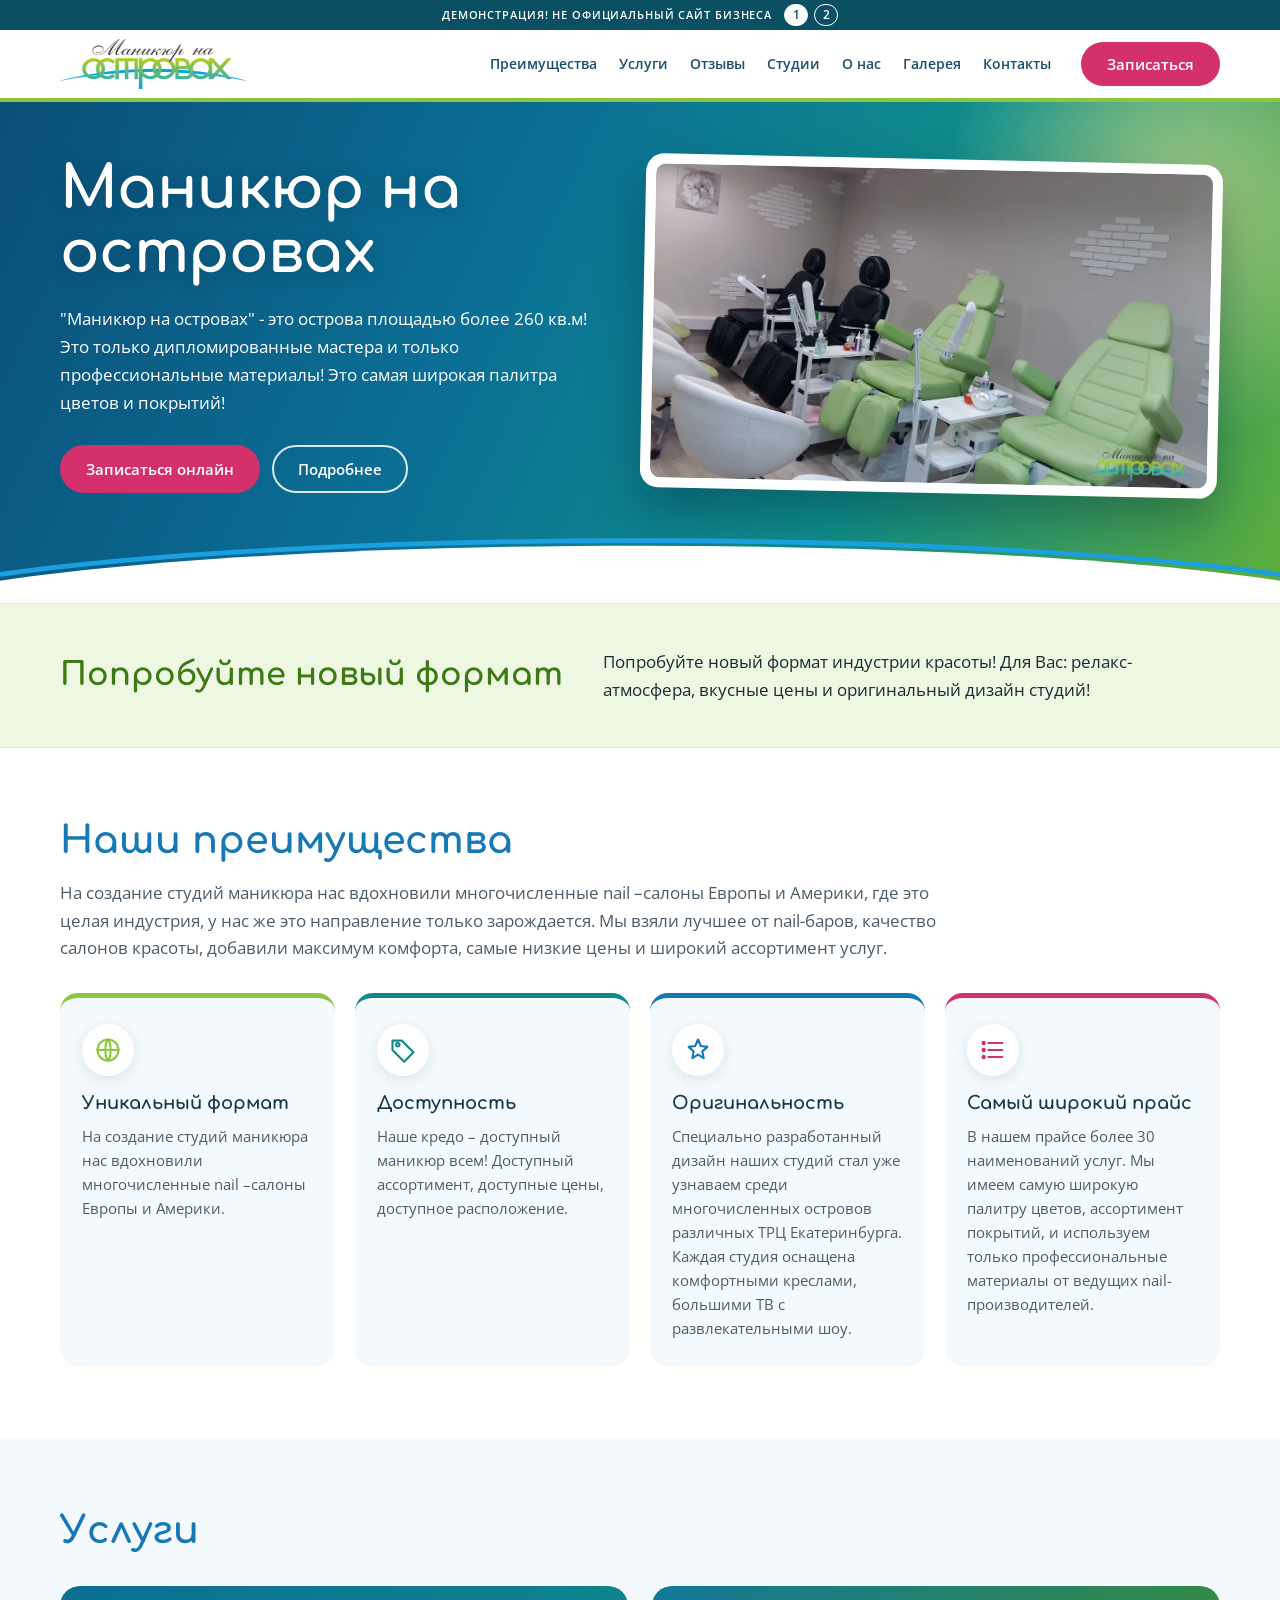
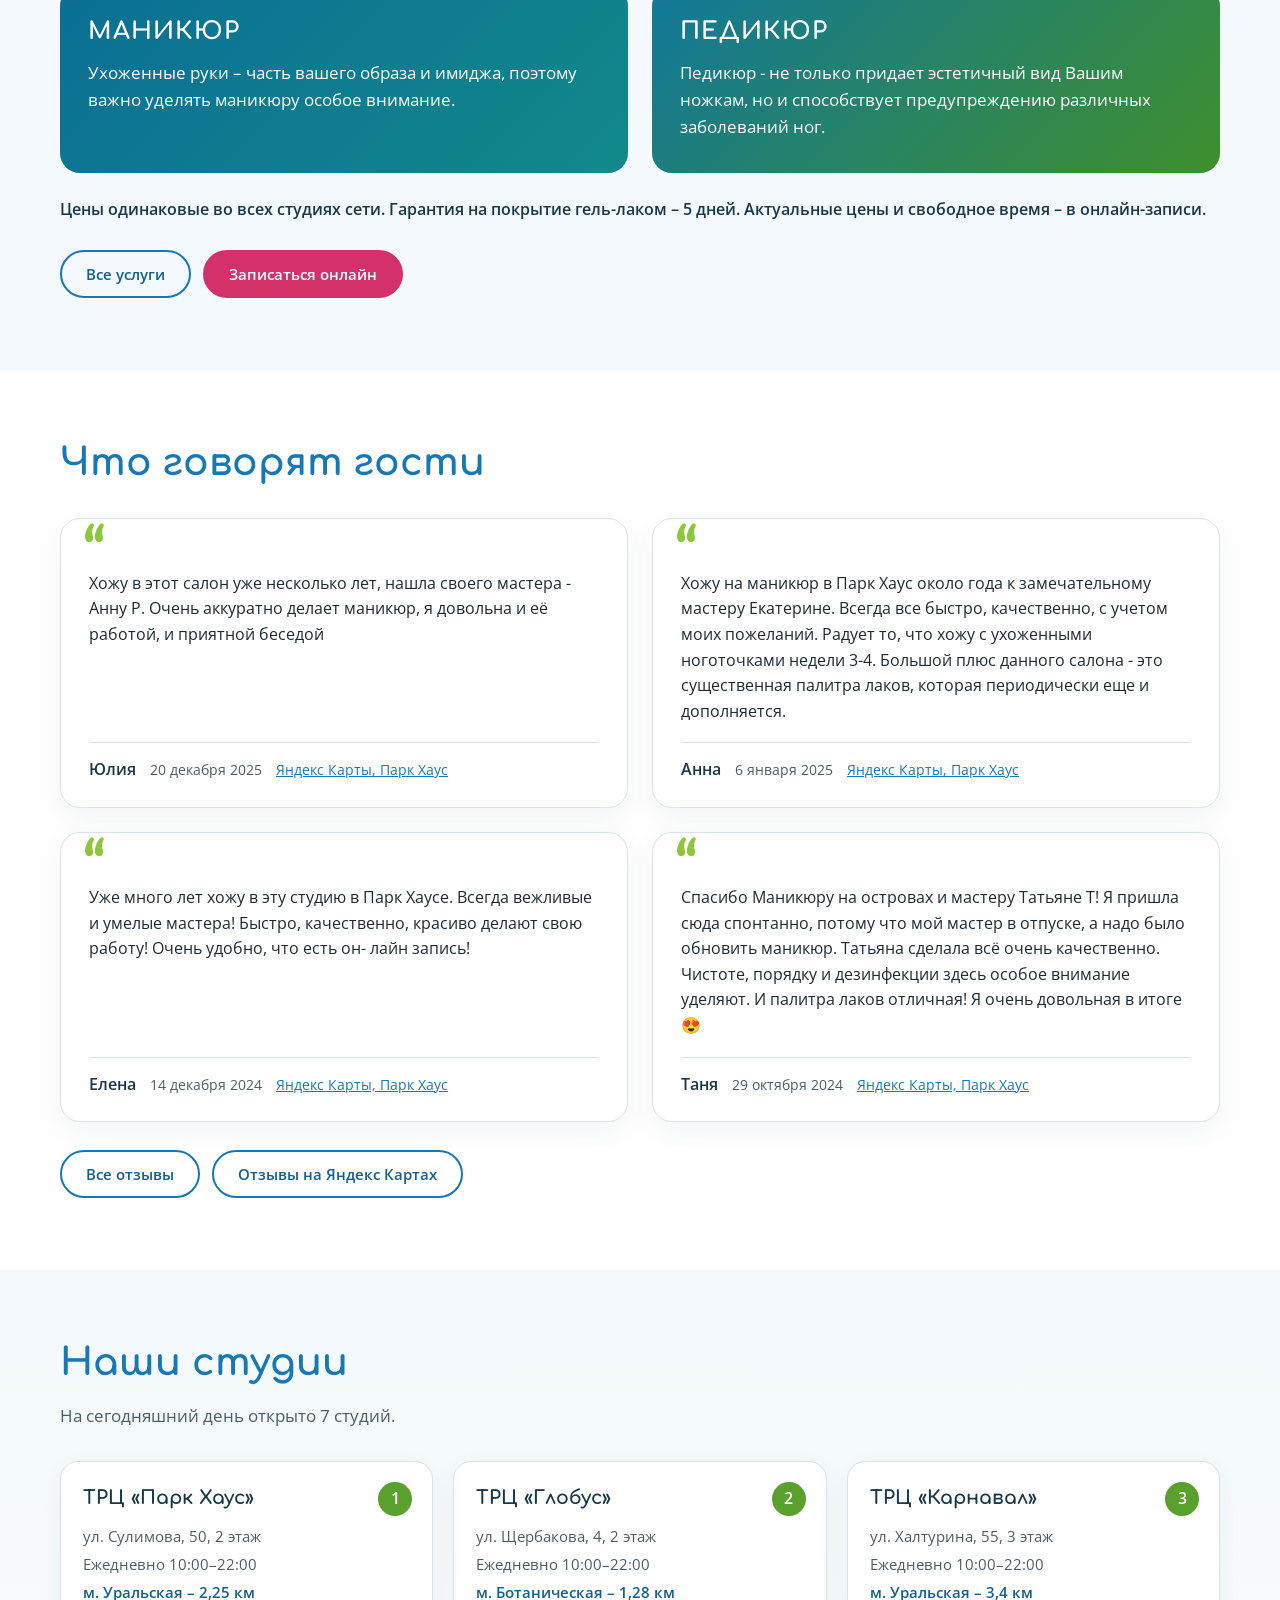
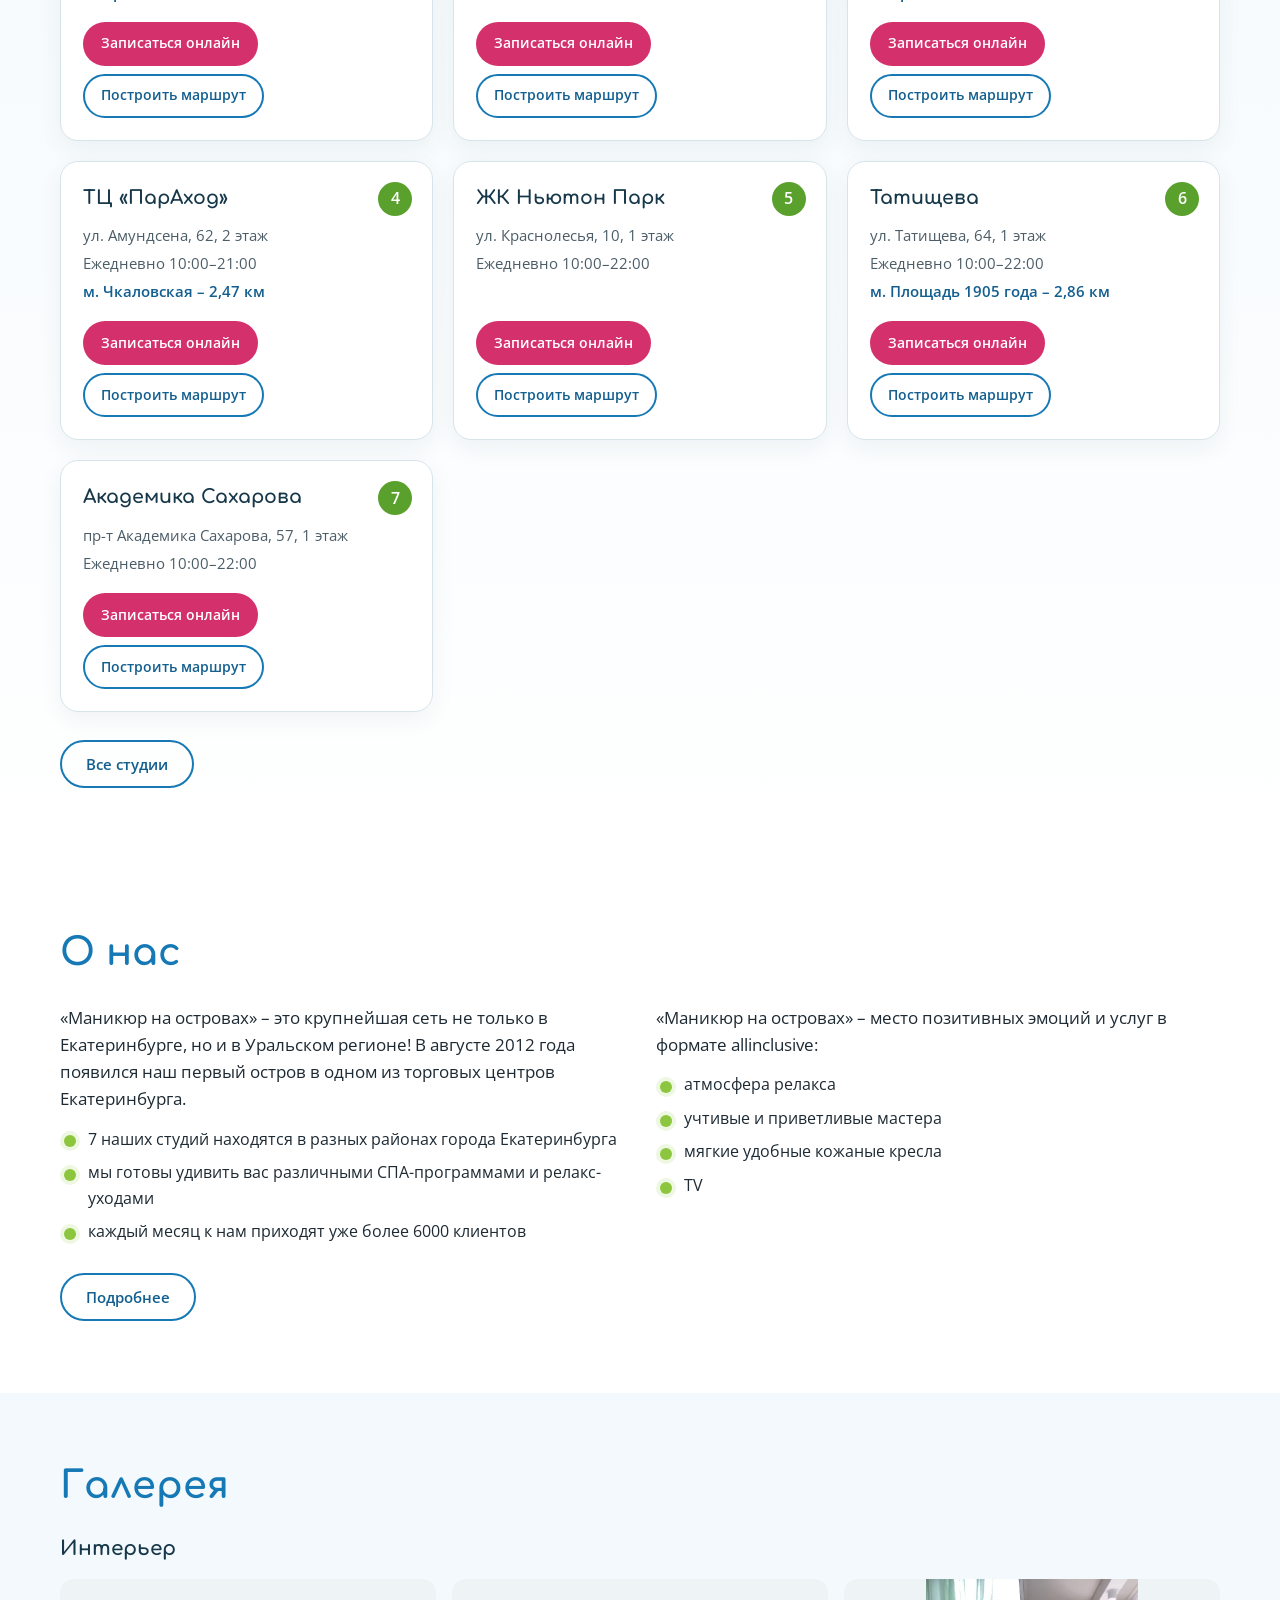
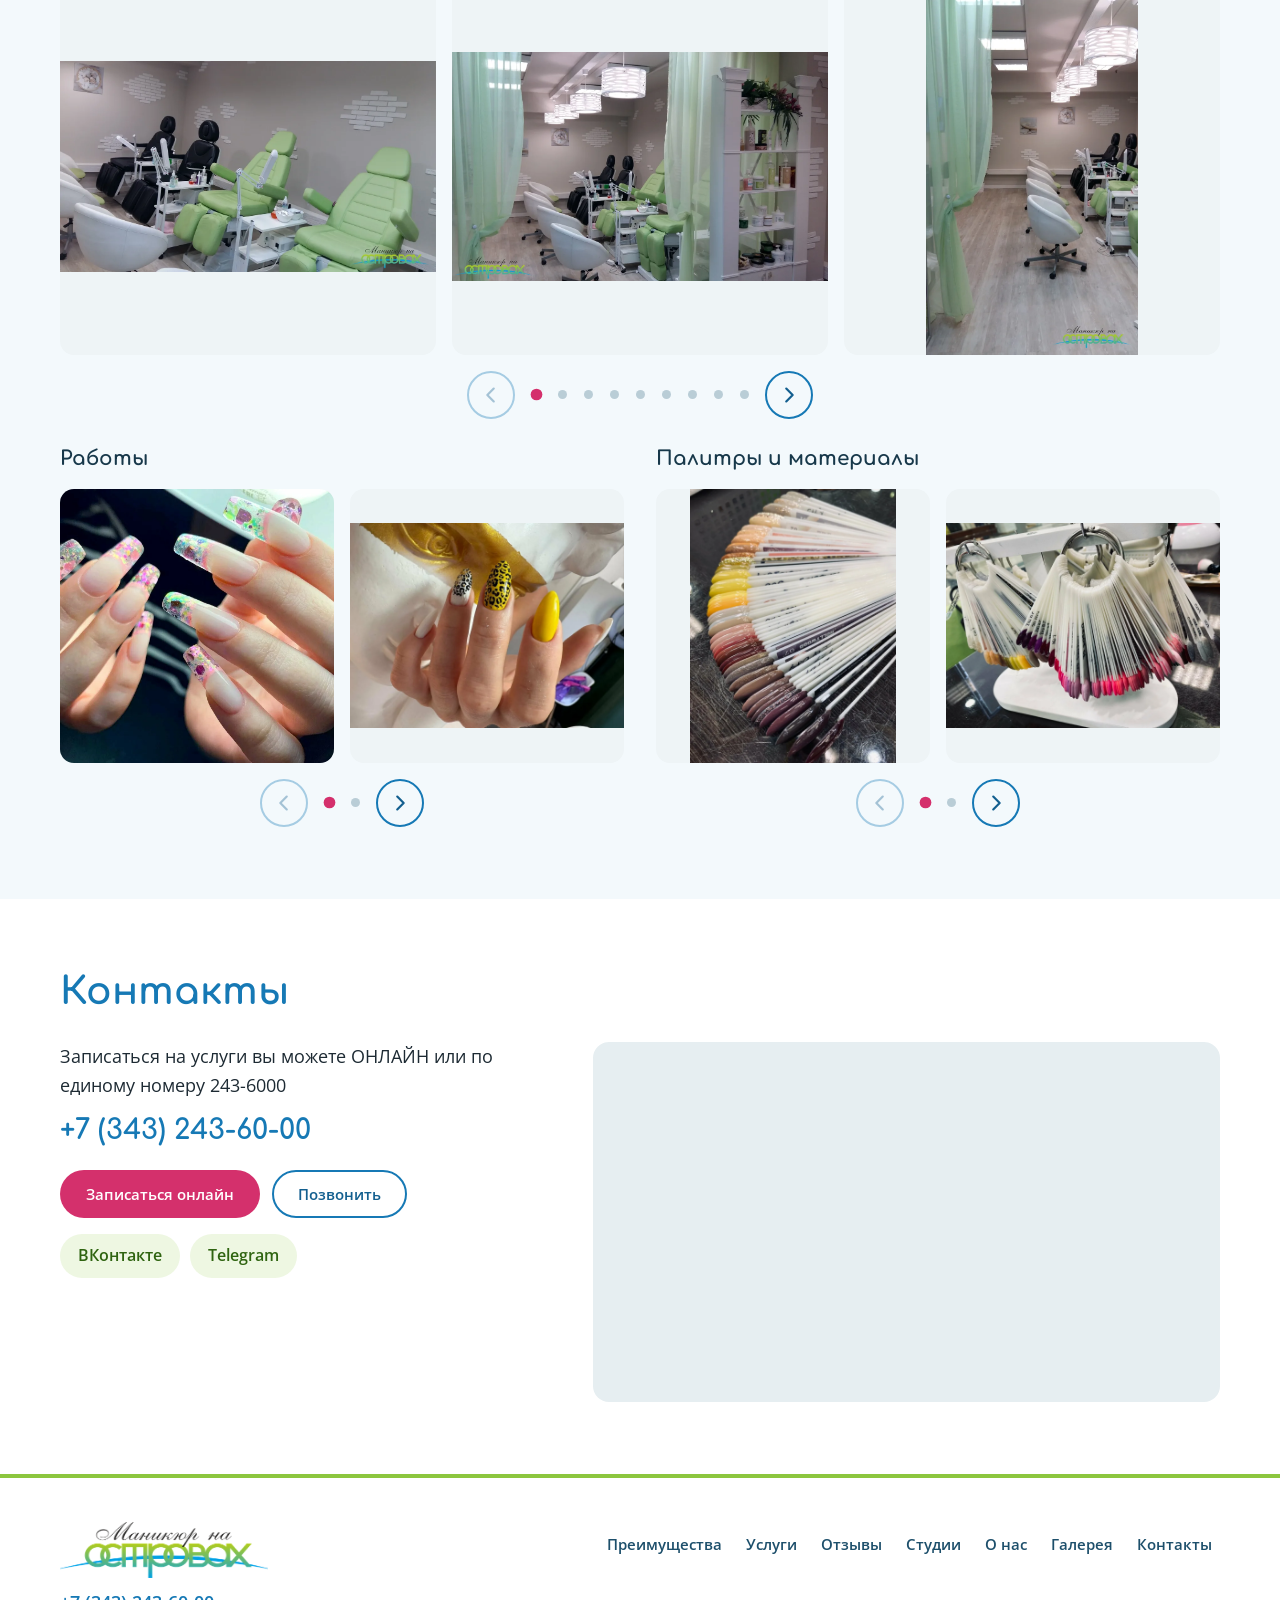
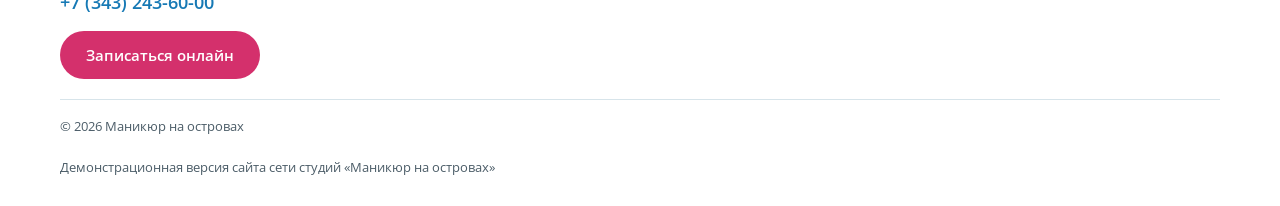
==== index.html @ d35db0fd "Demo site" ====
<!doctype html>
<html lang="ru">
<head>
<meta charset="utf-8">
<meta name="viewport" content="width=device-width, initial-scale=1.0">
<meta name="robots" content="noindex, nofollow">
<title>Маникюр на островах · сеть студий маникюра и педикюра в Екатеринбурге</title>
<meta name="description" content="Маникюр на островах · сеть из 7 студий маникюра и педикюра в Екатеринбурге: ТРЦ и жилые кварталы, единый телефон, онлайн-запись, работаем с 2012 года.">
<meta name="theme-color" content="#0b5f86">
<link rel="icon" sizes="any" href="logos/favicon.ico">
<link rel="icon" type="image/png" sizes="32x32" href="logos/favicon-32x32.png">
<link rel="apple-touch-icon" sizes="180x180" href="logos/apple-touch-icon.png">
<link rel="preload" href="fonts/comfortaa-cyrillic-700.woff2" as="font" type="font/woff2" crossorigin>
<link rel="preload" href="fonts/open-sans-cyrillic-400.woff2" as="font" type="font/woff2" crossorigin>
<link rel="stylesheet" href="css/fonts.css">
<link rel="stylesheet" href="css/styles.css">
</head>
<body>
<div class="top" id="top">
  <div class="demo"><p class="demo__txt">ДЕМОНСТРАЦИЯ! НЕ ОФИЦИАЛЬНЫЙ САЙТ БИЗНЕСА</p><nav class="demo__sw" aria-label="Версии сайта"><a href="./" aria-current="page" aria-label="Версия 1">1</a><a href="v2/" aria-label="Версия 2">2</a></nav></div>
  <header class="hd">
    <a class="hd__logo" href="./"><img src="logos/logo.png" width="480" height="129" alt="Маникюр на островах"></a>
    <nav class="hd__nav" aria-label="Разделы"><ul><li><a href="#preimushchestva">Преимущества</a></li><li><a href="#uslugi">Услуги</a></li><li><a href="#otzyvy">Отзывы</a></li><li><a href="#studii">Студии</a></li><li><a href="#o-nas">О нас</a></li><li><a href="#galereya">Галерея</a></li><li><a href="#kontakty">Контакты</a></li></ul></nav>
    <a class="btn btn--pink hd__book" href="https://b11014.yclients.ru/" target="_blank" rel="noopener" data-book>Записаться</a>
    <button class="menu-btn" type="button" aria-expanded="false" aria-controls="menu" aria-label="Открыть меню"><span></span><span></span><span></span></button>
  </header>
  <nav class="menu" id="menu" aria-label="Меню" hidden><ul><li><a href="#preimushchestva">Преимущества</a></li><li><a href="#uslugi">Услуги</a></li><li><a href="#otzyvy">Отзывы</a></li><li><a href="#studii">Студии</a></li><li><a href="#o-nas">О нас</a></li><li><a href="#galereya">Галерея</a></li><li><a href="#kontakty">Контакты</a></li></ul></nav>
</div>
<div class="top-space" aria-hidden="true"></div>
<main id="main">
<section class="hero" aria-labelledby="h1">
  <div class="hero__sun" aria-hidden="true"></div>
  <div class="wrap hero__in">
    <div class="hero__txt">
      <h1 id="h1">Маникюр на островах</h1>
      <p class="hero__lead">&quot;Маникюр на островах&quot; - это острова площадью более 260 кв.м! Это только дипломированные мастера и только профессиональные материалы! Это самая широкая палитра цветов и покрытий!</p>
      <div class="acts"><a class="btn btn--pink" href="https://b11014.yclients.ru/" target="_blank" rel="noopener" data-book>Записаться онлайн</a><a class="btn btn--ghost" href="#uslugi">Подробнее</a></div>
    </div>
    <figure class="hero__pic"><img src="img/i01.webp" width="1200" height="675" alt="Педикюрный зал: ряд педикюрных кресел, чёрные и салатовые, с лампами и тележками мастеров"></figure>
  </div>
  <svg class="hero__wave" viewBox="0 0 1440 90" preserveAspectRatio="none" aria-hidden="true"><path d="M0 60 C 360 0 1080 0 1440 60 L1440 90 L0 90 Z"/><path class="hero__arc" d="M0 52 C 360 -6 1080 -6 1440 52" fill="none"/></svg>
</section>

<section class="sec newfmt" aria-labelledby="h-new"><div class="wrap"><h2 id="h-new">Попробуйте новый формат</h2><p>Попробуйте новый формат индустрии красоты! Для Вас: релакс-атмосфера, вкусные цены и оригинальный дизайн студий!</p></div></section>

<section class="sec adv" id="preimushchestva" aria-labelledby="h-adv"><div class="wrap">
  <h2 id="h-adv">Наши преимущества</h2>
  <p class="intro">На создание студий маникюра нас вдохновили многочисленные nail –салоны Европы и Америки, где это целая индустрия, у нас же это направление только зарождается. Мы взяли лучшее от nail-баров, качество салонов красоты, добавили максимум комфорта, самые низкие цены и широкий ассортимент услуг.</p>
  <ul class="adv__list"><li class="adv__card adv__card--1"><span class="adv__ico"><svg viewBox="0 0 24 24" aria-hidden="true"><circle cx="12" cy="12" r="9"/><path d="M3 12h18M12 3c3 3.2 3 14.8 0 18M12 3c-3 3.2-3 14.8 0 18"/></svg></span><h3>Уникальный формат</h3><p>На создание студий маникюра нас вдохновили многочисленные nail –салоны Европы и Америки.</p></li><li class="adv__card adv__card--2"><span class="adv__ico"><svg viewBox="0 0 24 24" aria-hidden="true"><path d="M3 12V4h8l10 10-8 8L3 12z"/><circle cx="7.5" cy="7.5" r="1.5"/></svg></span><h3>Доступность</h3><p>Наше кредо – доступный маникюр всем! Доступный ассортимент, доступные цены, доступное расположение.</p></li><li class="adv__card adv__card--3"><span class="adv__ico"><svg viewBox="0 0 24 24" aria-hidden="true"><path d="M12 3l2.4 5.6L20 9.3l-4.3 3.9 1.2 5.8L12 16l-4.9 3 1.2-5.8L4 9.3l5.6-.7z"/></svg></span><h3>Оригинальность</h3><p>Специально разработанный дизайн наших студий стал уже узнаваем среди многочисленных островов различных ТРЦ Екатеринбурга. Каждая студия оснащена комфортными креслами, большими ТВ с развлекательными шоу.</p></li><li class="adv__card adv__card--4"><span class="adv__ico"><svg viewBox="0 0 24 24" aria-hidden="true"><path d="M8 6h12M8 12h12M8 18h12"/><circle cx="4" cy="6" r="1"/><circle cx="4" cy="12" r="1"/><circle cx="4" cy="18" r="1"/></svg></span><h3>Самый широкий прайс</h3><p>В нашем прайсе более 30 наименований услуг. Мы имеем самую широкую палитру цветов, ассортимент покрытий, и используем только профессиональные материалы от ведущих nail-производителей.</p></li></ul>
</div></section>

<section class="sec services" id="uslugi" aria-labelledby="h-svc"><div class="wrap">
  <h2 id="h-svc">Услуги</h2>
  <div class="svc__grid"><article class="svc svc--1"><h3>МАНИКЮР</h3><p>Ухоженные руки – часть вашего образа и имиджа, поэтому важно уделять маникюру особое внимание.</p></article><article class="svc svc--2"><h3>ПЕДИКЮР</h3><p>Педикюр - не только придает эстетичный вид Вашим ножкам, но и способствует предупреждению различных заболеваний ног.</p></article></div>
  <p class="services__after">Цены одинаковые во всех студиях сети. Гарантия на покрытие гель-лаком – 5 дней. Актуальные цены и свободное время – в онлайн-записи.</p>
  <div class="acts"><a class="btn btn--line" href="https://ostrovamanikur.ru/service">Все услуги</a><a class="btn btn--pink" href="https://b11014.yclients.ru/" target="_blank" rel="noopener" data-book>Записаться онлайн</a></div>
</div></section>

<section class="sec reviews" id="otzyvy" aria-labelledby="h-rev"><div class="wrap">
  <h2 id="h-rev">Что говорят гости</h2>
  <div class="quotes"><figure class="quote"><blockquote><p>Хожу в этот салон уже несколько лет, нашла своего мастера - Анну Р. Очень аккуратно делает маникюр, я довольна и её работой, и приятной беседой</p></blockquote><figcaption><span class="quote__who">Юлия</span><time datetime="2025-12-20">20 декабря 2025</time><a href="https://yandex.ru/maps/org/manikur_na_ostrovakh/1589084948/reviews/" target="_blank" rel="noopener">Яндекс Карты, Парк Хаус</a></figcaption></figure><figure class="quote"><blockquote><p>Хожу на маникюр в Парк Хаус около года к замечательному мастеру Екатерине. Всегда все быстро, качественно, с учетом моих пожеланий. Радует то, что хожу с ухоженными ноготочками недели 3-4. Большой плюс данного салона - это существенная палитра лаков, которая периодически еще и дополняется.</p></blockquote><figcaption><span class="quote__who">Анна</span><time datetime="2025-01-06">6 января 2025</time><a href="https://yandex.ru/maps/org/manikur_na_ostrovakh/1589084948/reviews/" target="_blank" rel="noopener">Яндекс Карты, Парк Хаус</a></figcaption></figure><figure class="quote"><blockquote><p>Уже много лет хожу в эту студию в Парк Хаусе. Всегда вежливые и умелые мастера! Быстро, качественно, красиво делают свою работу! Очень удобно, что есть он- лайн запись!</p></blockquote><figcaption><span class="quote__who">Елена</span><time datetime="2024-12-14">14 декабря 2024</time><a href="https://yandex.ru/maps/org/manikur_na_ostrovakh/1589084948/reviews/" target="_blank" rel="noopener">Яндекс Карты, Парк Хаус</a></figcaption></figure><figure class="quote"><blockquote><p>Спасибо Маникюру на островах и мастеру Татьяне Т! Я пришла сюда спонтанно, потому что мой мастер в отпуске, а надо было обновить маникюр. Татьяна сделала всё очень качественно. Чистоте, порядку и дезинфекции здесь особое внимание уделяют. И палитра лаков отличная! Я очень довольная в итоге😍</p></blockquote><figcaption><span class="quote__who">Таня</span><time datetime="2024-10-29">29 октября 2024</time><a href="https://yandex.ru/maps/org/manikur_na_ostrovakh/1589084948/reviews/" target="_blank" rel="noopener">Яндекс Карты, Парк Хаус</a></figcaption></figure></div>
  <p class="reviews__more"><a class="btn btn--line" href="https://ostrovamanikur.ru/reviews">Все отзывы</a><a class="btn btn--line" href="https://yandex.ru/maps/org/manikur_na_ostrovakh/1589084948/reviews/" target="_blank" rel="noopener">Отзывы на Яндекс Картах</a></p>
</div></section>

<section class="sec studios" id="studii" aria-labelledby="h-st"><div class="wrap">
  <h2 id="h-st">Наши студии</h2>
  <p class="intro">На сегодняшний день открыто 7 студий.</p>
  <ul class="studios__list"><li class="studio"><span class="studio__n" aria-hidden="true">1</span><h3>ТРЦ «Парк Хаус»</h3><ul class="studio__facts"><li>ул. Сулимова, 50, 2 этаж</li><li>Ежедневно 10:00–22:00</li><li class="studio__metro">м. Уральская – 2,25 км</li></ul><div class="studio__acts"><a class="btn btn--pink btn--sm" href="https://b11014.yclients.ru/" target="_blank" rel="noopener" data-book>Записаться онлайн</a><a class="btn btn--line btn--sm" href="https://yandex.ru/maps/?rtext=~56.86305%2C60.630589&rtt=auto" target="_blank" rel="noopener">Построить маршрут</a></div></li><li class="studio"><span class="studio__n" aria-hidden="true">2</span><h3>ТРЦ «Глобус»</h3><ul class="studio__facts"><li>ул. Щербакова, 4, 2 этаж</li><li>Ежедневно 10:00–22:00</li><li class="studio__metro">м. Ботаническая – 1,28 км</li></ul><div class="studio__acts"><a class="btn btn--pink btn--sm" href="https://b11014.yclients.ru/" target="_blank" rel="noopener" data-book>Записаться онлайн</a><a class="btn btn--line btn--sm" href="https://yandex.ru/maps/?rtext=~56.788812%2C60.648731&rtt=auto" target="_blank" rel="noopener">Построить маршрут</a></div></li><li class="studio"><span class="studio__n" aria-hidden="true">3</span><h3>ТРЦ «Карнавал»</h3><ul class="studio__facts"><li>ул. Халтурина, 55, 3 этаж</li><li>Ежедневно 10:00–22:00</li><li class="studio__metro">м. Уральская – 3,4 км</li></ul><div class="studio__acts"><a class="btn btn--pink btn--sm" href="https://b11014.yclients.ru/" target="_blank" rel="noopener" data-book>Записаться онлайн</a><a class="btn btn--line btn--sm" href="https://yandex.ru/maps/?rtext=~56.853346%2C60.550406&rtt=auto" target="_blank" rel="noopener">Построить маршрут</a></div></li><li class="studio"><span class="studio__n" aria-hidden="true">4</span><h3>ТЦ «ПарАход»</h3><ul class="studio__facts"><li>ул. Амундсена, 62, 2 этаж</li><li>Ежедневно 10:00–21:00</li><li class="studio__metro">м. Чкаловская – 2,47 км</li></ul><div class="studio__acts"><a class="btn btn--pink btn--sm" href="https://b11014.yclients.ru/" target="_blank" rel="noopener" data-book>Записаться онлайн</a><a class="btn btn--line btn--sm" href="https://yandex.ru/maps/?rtext=~56.796874%2C60.579021&rtt=auto" target="_blank" rel="noopener">Построить маршрут</a></div></li><li class="studio"><span class="studio__n" aria-hidden="true">5</span><h3>ЖК Ньютон Парк</h3><ul class="studio__facts"><li>ул. Краснолесья, 10, 1 этаж</li><li>Ежедневно 10:00–22:00</li></ul><div class="studio__acts"><a class="btn btn--pink btn--sm" href="https://b11014.yclients.ru/" target="_blank" rel="noopener" data-book>Записаться онлайн</a><a class="btn btn--line btn--sm" href="https://yandex.ru/maps/?rtext=~56.778398%2C60.548983&rtt=auto" target="_blank" rel="noopener">Построить маршрут</a></div></li><li class="studio"><span class="studio__n" aria-hidden="true">6</span><h3>Татищева</h3><ul class="studio__facts"><li>ул. Татищева, 64, 1 этаж</li><li>Ежедневно 10:00–22:00</li><li class="studio__metro">м. Площадь 1905 года – 2,86 км</li></ul><div class="studio__acts"><a class="btn btn--pink btn--sm" href="https://b11014.yclients.ru/" target="_blank" rel="noopener" data-book>Записаться онлайн</a><a class="btn btn--line btn--sm" href="https://yandex.ru/maps/?rtext=~56.836131%2C60.555328&rtt=auto" target="_blank" rel="noopener">Построить маршрут</a></div></li><li class="studio"><span class="studio__n" aria-hidden="true">7</span><h3>Академика Сахарова</h3><ul class="studio__facts"><li>пр-т Академика Сахарова, 57, 1 этаж</li><li>Ежедневно 10:00–22:00</li></ul><div class="studio__acts"><a class="btn btn--pink btn--sm" href="https://b11014.yclients.ru/" target="_blank" rel="noopener" data-book>Записаться онлайн</a><a class="btn btn--line btn--sm" href="https://yandex.ru/maps/?rtext=~56.786606%2C60.512614&rtt=auto" target="_blank" rel="noopener">Построить маршрут</a></div></li></ul>
  <div class="acts"><a class="btn btn--line" href="https://ostrovamanikur.ru/master">Все студии</a></div>
</div></section>

<section class="sec about" id="o-nas" aria-labelledby="h-about"><div class="wrap">
  <h2 id="h-about">О нас</h2>
  <div class="about__cols">
    <div><p>«Маникюр на островах» – это крупнейшая сеть не только в Екатеринбурге, но и в Уральском регионе! В августе 2012 года появился наш первый остров в одном из торговых центров Екатеринбурга.</p><ul class="ticks"><li>7 наших студий находятся в разных районах города Екатеринбурга</li><li>мы готовы удивить вас различными СПА-программами и релакс-уходами</li><li>каждый месяц к нам приходят уже более 6000 клиентов</li></ul></div>
    <div><p>«Маникюр на островах» – место позитивных эмоций и услуг в формате allinclusive:</p><ul class="ticks"><li>атмосфера релакса</li><li>учтивые и приветливые мастера</li><li>мягкие удобные кожаные кресла</li><li>TV</li></ul></div>
  </div>
  <div class="acts"><a class="btn btn--line" href="https://ostrovamanikur.ru/about">Подробнее</a></div>
</div></section>

<section class="sec gallery" id="galereya" aria-labelledby="h-gal"><div class="wrap">
  <h2 id="h-gal">Галерея</h2>
  <div class="reel" id="reel-int">
      <h3 class="gal__h">Интерьер</h3>
      <ul class="reel__track" tabindex="0" aria-label="Интерьер: фото"><li class="reel__slide"><figure class="shot"><img src="img/i01.webp" width="1200" height="675" alt="Педикюрный зал: ряд педикюрных кресел, чёрные и салатовые, с лампами и тележками мастеров" loading="lazy" decoding="async"></figure></li><li class="reel__slide"><figure class="shot"><img src="img/i02.webp" width="1200" height="732" alt="Общий вид зала через салатовые занавеси: светильники-барабаны и педикюрные кресла" loading="lazy" decoding="async"></figure></li><li class="reel__slide"><figure class="shot"><img src="img/i03.webp" width="675" height="1200" alt="Вид вдоль зала: салатовая занавеска, подвесные светильники и ряд белых кресел" loading="lazy" decoding="async"></figure></li><li class="reel__slide"><figure class="shot"><img src="img/i04.webp" width="799" height="1200" alt="Белый стеллаж с косметикой, белое кресло и маникюрный стол" loading="lazy" decoding="async"></figure></li><li class="reel__slide"><figure class="shot"><img src="img/i05.webp" width="784" height="1200" alt="Рабочее место: маникюрный стол, кресло мастера и кресло гостя" loading="lazy" decoding="async"></figure></li><li class="reel__slide"><figure class="shot"><img src="img/i06.webp" width="769" height="1200" alt="Декор студии: картины с морской звездой и ракушкой на стене" loading="lazy" decoding="async"></figure></li><li class="reel__slide"><figure class="shot"><img src="img/i07.webp" width="675" height="1200" alt="Белый стеллаж с уходовой косметикой и цветами на фоне салатовой занавески" loading="lazy" decoding="async"></figure></li><li class="reel__slide"><figure class="shot"><img src="img/i08.webp" width="900" height="1200" alt="Зона педикюра в студии ЖК Ньютон Парк: чёрный диван и столешница" loading="lazy" decoding="async"></figure></li><li class="reel__slide"><figure class="shot"><img src="img/i09.webp" width="900" height="1200" alt="Раковина и круглое зеркало с бирюзовой подсветкой у зелёной стены" loading="lazy" decoding="async"></figure></li><li class="reel__slide"><figure class="shot"><img src="img/i10.webp" width="1200" height="900" alt="Стеклянная люстра и настенные часы на тёмно-серой стене" loading="lazy" decoding="async"></figure></li><li class="reel__slide"><figure class="shot"><img src="img/i11.webp" width="900" height="1200" alt="Деревянные полки с лаками, кремами и декором" loading="lazy" decoding="async"></figure></li></ul>
      <div class="reel__ctl"><button class="reel__btn reel__prev" type="button" aria-label="Предыдущее фото"><svg viewBox="0 0 24 24" aria-hidden="true"><path d="M15 5l-7 7 7 7"/></svg></button><div class="reel__dots"></div><button class="reel__btn reel__next" type="button" aria-label="Следующее фото"><svg viewBox="0 0 24 24" aria-hidden="true"><path d="M9 5l7 7-7 7"/></svg></button></div>
    </div>
  <div class="gal__pair">
  <div class="reel" id="reel-wk">
      <h3 class="gal__h">Работы</h3>
      <ul class="reel__track" tabindex="0" aria-label="Работы: фото"><li class="reel__slide"><figure class="shot"><img src="img/w01.webp" width="960" height="960" alt="Длинные прозрачные ногти с блёстками и фольгой" loading="lazy" decoding="async"></figure></li><li class="reel__slide"><figure class="shot"><img src="img/w02.webp" width="1200" height="900" alt="Миндалевидные ногти: жёлтый, белый и леопардовый дизайн" loading="lazy" decoding="async"></figure></li><li class="reel__slide"><figure class="shot"><img src="img/w03.webp" width="900" height="1200" alt="Нюдово-розовый гель-лак, форма овал" loading="lazy" decoding="async"></figure></li></ul>
      <div class="reel__ctl"><button class="reel__btn reel__prev" type="button" aria-label="Предыдущее фото"><svg viewBox="0 0 24 24" aria-hidden="true"><path d="M15 5l-7 7 7 7"/></svg></button><div class="reel__dots"></div><button class="reel__btn reel__next" type="button" aria-label="Следующее фото"><svg viewBox="0 0 24 24" aria-hidden="true"><path d="M9 5l7 7-7 7"/></svg></button></div>
    </div>
  <div class="reel" id="reel-pr">
      <h3 class="gal__h">Палитры и материалы</h3>
      <ul class="reel__track" tabindex="0" aria-label="Палитры и материалы: фото"><li class="reel__slide"><figure class="shot"><img src="img/p01.webp" width="900" height="1200" alt="Палитра-веер гель-лаков на столе" loading="lazy" decoding="async"></figure></li><li class="reel__slide"><figure class="shot"><img src="img/p02.webp" width="1200" height="900" alt="Веера-палитры гель-лаков на белой стойке" loading="lazy" decoding="async"></figure></li><li class="reel__slide"><figure class="shot"><img src="img/p03.webp" width="828" height="832" alt="Коробки камуфлирующей базы на искусственной траве" loading="lazy" decoding="async"></figure></li></ul>
      <div class="reel__ctl"><button class="reel__btn reel__prev" type="button" aria-label="Предыдущее фото"><svg viewBox="0 0 24 24" aria-hidden="true"><path d="M15 5l-7 7 7 7"/></svg></button><div class="reel__dots"></div><button class="reel__btn reel__next" type="button" aria-label="Следующее фото"><svg viewBox="0 0 24 24" aria-hidden="true"><path d="M9 5l7 7-7 7"/></svg></button></div>
    </div>
  </div>
</div></section>

<section class="sec contacts" id="kontakty" aria-labelledby="h-ct"><div class="wrap">
  <h2 id="h-ct">Контакты</h2>
  <div class="contacts__grid">
    <div class="contacts__info">
      <p class="contacts__txt">Записаться на услуги вы можете ОНЛАЙН или по единому номеру 243-6000</p>
      <p class="contacts__tel"><a href="tel:+73432436000">+7 (343) 243-60-00</a></p>
      <div class="acts"><a class="btn btn--pink" href="https://b11014.yclients.ru/" target="_blank" rel="noopener" data-book>Записаться онлайн</a><a class="btn btn--line" href="tel:+73432436000">Позвонить</a></div>
      <ul class="chats"><li><a href="https://vk.com/ostrovamanikur" target="_blank" rel="noopener">ВКонтакте</a></li><li><a href="https://t.me/manikur_na_ostrovah" target="_blank" rel="noopener">Telegram</a></li></ul>
    </div>
    <div class="map"><iframe src="https://yandex.ru/map-widget/v1/?ll=60.5800%2C56.8210&amp;z=11&amp;pt=60.630589%2C56.86305%2Cpm2gnm1~60.648731%2C56.788812%2Cpm2gnm2~60.550406%2C56.853346%2Cpm2gnm3~60.579021%2C56.796874%2Cpm2gnm4~60.548983%2C56.778398%2Cpm2gnm5~60.555328%2C56.836131%2Cpm2gnm6~60.512614%2C56.786606%2Cpm2gnm7" title="Студии «Маникюр на островах» на карте" loading="lazy" allowfullscreen></iframe></div>
  </div>
</div></section>

</main>
<footer class="foot"><div class="wrap">
  <div class="foot__brand"><img src="logos/logo.png" width="480" height="129" alt="Маникюр на островах" loading="lazy"><p><a href="tel:+73432436000">+7 (343) 243-60-00</a></p><a class="btn btn--pink" href="https://b11014.yclients.ru/" target="_blank" rel="noopener" data-book>Записаться онлайн</a></div>
  <nav class="foot__nav" aria-label="Разделы сайта"><ul><li><a href="#preimushchestva">Преимущества</a></li><li><a href="#uslugi">Услуги</a></li><li><a href="#otzyvy">Отзывы</a></li><li><a href="#studii">Студии</a></li><li><a href="#o-nas">О нас</a></li><li><a href="#galereya">Галерея</a></li><li><a href="#kontakty">Контакты</a></li></ul></nav>
  <p class="foot__copy">© 2026 Маникюр на островах</p>
  <p class="foot__demo">Демонстрационная версия сайта сети студий «Маникюр на островах»</p>
</div></footer>
<dialog class="bk" id="bk" aria-label="Записаться онлайн">
  <div class="bk__bar"><p class="bk__t">Записаться онлайн</p><button class="bk__close" type="button" aria-label="Закрыть">×</button></div>
  <iframe class="bk__frame" title="Записаться онлайн" data-src="https://b11014.yclients.ru/"></iframe>
</dialog>
<script src="js/site.js"></script>
<script src="js/reel.js"></script>
</body>
</html>
---- css/fonts.css ----
@font-face{font-family:'Comfortaa';font-style:normal;font-weight:700;font-display:swap;src:url(../fonts/comfortaa-cyrillic-700.woff2) format('woff2');unicode-range:U+0301, U+0400-045F, U+0490-0491, U+04B0-04B1, U+2116}
@font-face{font-family:'Comfortaa';font-style:normal;font-weight:700;font-display:swap;src:url(../fonts/comfortaa-latin-700.woff2) format('woff2');unicode-range:U+0000-00FF, U+0131, U+0152-0153, U+02BB-02BC, U+02C6, U+02DA, U+02DC, U+0304, U+0308, U+0329, U+2000-206F, U+20AC, U+2122, U+2191, U+2193, U+2212, U+2215, U+FEFF, U+FFFD}
@font-face{font-family:'Open Sans';font-style:normal;font-weight:400;font-display:swap;src:url(../fonts/open-sans-cyrillic-400.woff2) format('woff2');unicode-range:U+0301, U+0400-045F, U+0490-0491, U+04B0-04B1, U+2116}
@font-face{font-family:'Open Sans';font-style:normal;font-weight:400;font-display:swap;src:url(../fonts/open-sans-latin-400.woff2) format('woff2');unicode-range:U+0000-00FF, U+0131, U+0152-0153, U+02BB-02BC, U+02C6, U+02DA, U+02DC, U+0304, U+0308, U+0329, U+2000-206F, U+20AC, U+2122, U+2191, U+2193, U+2212, U+2215, U+FEFF, U+FFFD}
@font-face{font-family:'Open Sans';font-style:normal;font-weight:600;font-display:swap;src:url(../fonts/open-sans-cyrillic-600.woff2) format('woff2');unicode-range:U+0301, U+0400-045F, U+0490-0491, U+04B0-04B1, U+2116}
@font-face{font-family:'Open Sans';font-style:normal;font-weight:600;font-display:swap;src:url(../fonts/open-sans-latin-600.woff2) format('woff2');unicode-range:U+0000-00FF, U+0131, U+0152-0153, U+02BB-02BC, U+02C6, U+02DA, U+02DC, U+0304, U+0308, U+0329, U+2000-206F, U+20AC, U+2122, U+2191, U+2193, U+2212, U+2215, U+FEFF, U+FFFD}
@font-face{font-family:'Prata';font-style:normal;font-weight:400;font-display:swap;src:url(../fonts/prata-cyrillic-400.woff2) format('woff2');unicode-range:U+0301, U+0400-045F, U+0490-0491, U+04B0-04B1, U+2116}
@font-face{font-family:'Prata';font-style:normal;font-weight:400;font-display:swap;src:url(../fonts/prata-latin-400.woff2) format('woff2');unicode-range:U+0000-00FF, U+0131, U+0152-0153, U+02BB-02BC, U+02C6, U+02DA, U+02DC, U+0304, U+0308, U+0329, U+2000-206F, U+20AC, U+2122, U+2191, U+2193, U+2212, U+2215, U+FEFF, U+FFFD}
---- css/styles.css ----
/* Маникюр на островах · main draft: white chrome, lime line, sky-blue headings, pink buttons (from the live site) */
:root{
  --ink:#1d2a33;--muted:#4c5d68;--page:#fff;--soft:#f3f9fc;--lime:#8cc63e;--lime-soft:#eef7e2;--sky:#1679b5;--teal:#11898a;
  --pink:#d4306c;--pink-d:#b5245a;--focus:#1679b5;--line:#d7e4ea;
  --strip-bg:#0b4f63;--strip-fg:#fff;--hd-bg:#fff;--hd-line:4px solid var(--lime);--nav:#1d4f6b;--nav-hover:#eef7e2;
  --btn-line:#1679b5;--btn-line-fg:#135f8f;--btn-line-hover-fg:#fff;--ghost-hover:#0b5f86;
  --shot-bg:#eef4f6;--dot:#b9cdd6;--dot-on:#d4306c;--map-bg:#e6eef1
}
/* chrome: strip, header, menu, buttons, reels, booking panel */
*,*::before,*::after{box-sizing:border-box}
html{-webkit-text-size-adjust:100%;scroll-padding-top:calc(var(--top-h,110px) + 8px)}
body{margin:0;font:400 1rem/1.6 'Open Sans',Arial,sans-serif;color:var(--ink);background:var(--page)}
img{max-width:100%;height:auto;display:block}
a{color:inherit}
:focus-visible{outline:3px solid var(--focus);outline-offset:3px}
h1,h2,h3{margin:0;line-height:1.15}
p{margin:0}
ul{margin:0;padding:0}
.wrap{width:min(1160px,100% - 40px);margin-inline:auto}

.top{position:fixed;inset:0 0 auto 0;z-index:50}
.top-space{height:var(--top-h,110px)}
.demo{display:flex;align-items:center;justify-content:center;gap:12px;min-height:30px;padding:3px 12px;background:var(--strip-bg);color:var(--strip-fg)}
.demo__txt{font:600 .6875rem/1.25 'Open Sans',Arial,sans-serif;letter-spacing:.08em;text-transform:uppercase;text-align:center}
.demo__sw{display:flex;gap:6px;flex:none}
.demo__sw a{display:grid;place-items:center;min-width:24px;height:22px;padding:0 6px;border:1px solid currentColor;border-radius:11px;font:600 .75rem/1 'Open Sans',Arial,sans-serif;text-decoration:none}
.demo__sw a[aria-current]{background:var(--strip-fg);color:var(--strip-bg);border-color:var(--strip-fg)}

.hd{display:flex;align-items:center;gap:20px;height:72px;padding:0 max(20px,(100% - 1160px)/2);background:var(--hd-bg);border-bottom:var(--hd-line)}
.hd__logo{display:flex;align-items:center;min-height:48px;margin-right:auto;flex:none}
.hd__logo img{width:auto;height:50px}
.hd__nav ul{display:flex;gap:2px;list-style:none}
.hd__nav a{display:flex;align-items:center;min-height:44px;padding:0 10px;border-radius:22px;font:600 .875rem/1 'Open Sans',Arial,sans-serif;color:var(--nav);text-decoration:none;white-space:nowrap}
.hd__nav a:hover{background:var(--nav-hover)}
.menu-btn{display:none;flex:none;width:48px;height:48px;border:1px solid var(--line);border-radius:50%;background:transparent;cursor:pointer;padding:0;flex-direction:column;align-items:center;justify-content:center;gap:5px}
.menu-btn span{display:block;width:20px;height:2px;border-radius:1px;background:var(--nav);transition:transform .25s,opacity .2s}
.menu-btn[aria-expanded=true] span:nth-child(1){transform:translateY(7px) rotate(45deg)}
.menu-btn[aria-expanded=true] span:nth-child(2){opacity:0}
.menu-btn[aria-expanded=true] span:nth-child(3){transform:translateY(-7px) rotate(-45deg)}
.menu{background:var(--hd-bg);border-bottom:var(--hd-line);box-shadow:0 18px 30px rgba(0,0,0,.12);max-height:calc(100dvh - var(--top-h,110px));overflow:auto}
.menu ul{list-style:none;padding:8px 16px 16px}
.menu a{display:flex;align-items:center;min-height:48px;padding:0 12px;border-bottom:1px solid var(--line);font:600 1rem/1.2 'Open Sans',Arial,sans-serif;color:var(--nav);text-decoration:none}
.menu li:last-child a{border-bottom:0}
@media (max-width:1099px){.hd__nav{display:none}.menu-btn{display:flex}.hd{gap:12px}}
@media (min-width:1100px){.menu{display:none!important}}
@media (max-width:420px){.hd{height:62px;padding:0 12px;gap:8px}.hd__logo img{height:36px}.hd .hd__book{padding:0 14px;font-size:.875rem}.demo{gap:8px;padding:3px 8px}.demo__txt{font-size:.5625rem;letter-spacing:.04em}}
@media (max-width:350px){.hd__logo img{height:31px}.hd .hd__book{padding:0 11px}.menu-btn{width:44px;height:44px}}

.btn{display:inline-flex;align-items:center;justify-content:center;min-height:48px;padding:0 24px;border-radius:24px;border:2px solid transparent;font:600 .9375rem/1.2 'Open Sans',Arial,sans-serif;text-align:center;text-decoration:none;cursor:pointer;transition:background .2s,color .2s,border-color .2s,transform .2s}
.btn:active{transform:translateY(1px)}
.btn--pink{background:var(--pink);color:#fff}
.btn--pink:hover{background:var(--pink-d)}
.btn--line{border-color:var(--btn-line);color:var(--btn-line-fg)}
.btn--line:hover{background:var(--btn-line);color:var(--btn-line-hover-fg)}
.btn--ghost{border-color:rgba(255,255,255,.85);color:#fff}
.btn--ghost:hover{background:#fff;color:var(--ghost-hover)}
.btn--sm{min-height:44px;padding:0 16px;font-size:.875rem}
.hd__book{flex:none;min-height:44px}
.acts{display:flex;flex-wrap:wrap;gap:12px}

/* reels */
.reel{margin-top:28px}
.reel__track{display:flex;gap:var(--gap,16px);list-style:none;overflow-x:auto;scroll-snap-type:x mandatory;scrollbar-width:none;overscroll-behavior-x:contain;padding:4px 0}
.reel__track::-webkit-scrollbar{display:none}
.reel__slide{flex:0 0 calc((100% - (var(--per) - 1) * var(--gap,16px)) / var(--per));scroll-snap-align:start;scroll-snap-stop:always;min-width:0}
.reel__slide:last-child{scroll-snap-align:end}
.reel{--per:3}
.shot{position:relative;margin:0;aspect-ratio:1/1;border-radius:var(--shot-r,14px);background:var(--shot-bg);overflow:hidden}
.shot img{position:absolute;inset:0;width:100%;height:100%;object-fit:contain}
.reel__ctl{display:flex;align-items:center;justify-content:center;gap:8px;margin-top:12px}
.reel__ctl[hidden]{display:none}
.reel__btn{display:grid;place-items:center;width:48px;height:48px;border-radius:50%;border:2px solid var(--btn-line);background:transparent;color:var(--btn-line-fg);cursor:pointer;flex:none}
.reel__btn svg{width:22px;height:22px;fill:none;stroke:currentColor;stroke-width:2.4;stroke-linecap:round;stroke-linejoin:round}
.reel__btn:disabled{opacity:.35;cursor:default}
.reel__dots{display:flex;gap:0;flex:0 1 auto;min-width:0;justify-content:center}
.reel__dot{flex:0 1 26px;min-width:12px;width:26px;height:44px;border:0;background:none;padding:0;cursor:pointer;display:grid;place-items:center}
.reel__dot::before{content:'';width:9px;height:9px;border-radius:50%;background:var(--dot);transition:background .2s,transform .2s}
.reel__dot[aria-current=true]::before{background:var(--dot-on);transform:scale(1.3)}
.reel__dot[hidden]{display:none}
@media (max-width:899px){.reel{--per:2}}
@media (max-width:599px){.reel{--per:1}.reel__slide{flex-basis:84%}.reel__dot{flex-basis:22px}}

/* booking panel (opens from the left, like the old site widget) */
.bk{margin:0;inset:0 auto 0 0;width:min(460px,100vw);height:100dvh;max-height:none;max-width:none;padding:0;border:0;background:#fff;color:#1d2a33;display:none;flex-direction:column;box-shadow:12px 0 40px rgba(0,0,0,.25)}
.bk[open]{display:flex;animation:bk-in .3s ease-out}
.bk::backdrop{background:rgba(5,30,40,.55)}
.bk__bar{display:flex;align-items:center;justify-content:space-between;gap:12px;padding:8px 8px 8px 20px;border-bottom:1px solid #e3ebef}
.bk__t{font:600 1rem/1.2 'Open Sans',Arial,sans-serif}
.bk__close{width:48px;height:48px;border:0;border-radius:50%;background:#eef4f6;font-size:1.75rem;line-height:1;cursor:pointer;color:#1d2a33}
.bk__frame{flex:1;width:100%;border:0}
@keyframes bk-in{from{transform:translateX(-100%)}to{transform:none}}

.map{border-radius:16px;overflow:hidden;min-height:360px;background:var(--map-bg)}
.map iframe{display:block;width:100%;height:100%;min-height:360px;border:0}
.map__call{width:100%;height:100%;min-height:360px;border:0;background:transparent;color:inherit;font:600 1rem/1.2 'Open Sans',Arial,sans-serif;cursor:pointer}

@media (prefers-reduced-motion:reduce){*,*::before,*::after{animation-duration:.01ms!important;animation-iteration-count:1!important;transition-duration:.01ms!important;scroll-behavior:auto!important}}
/* hero: lagoon gradient, photo whole in a frame, stationary */
.hero{position:relative;overflow:hidden;color:#fff;background:linear-gradient(115deg,#0a4f78 0%,#0b6f95 38%,#0f8f8a 68%,#5fae3a 100%);padding:56px 0 110px}
.hero__sun{position:absolute;inset:auto;right:-160px;top:-160px;width:min(520px,100%);height:520px;border-radius:50%;background:radial-gradient(circle,rgba(255,236,150,.55),rgba(255,236,150,0) 65%);pointer-events:none}
.hero__in{position:relative;display:grid;grid-template-columns:1fr 1.08fr;gap:48px;align-items:center}
.hero h1{font:700 clamp(2.25rem,4.6vw,3.75rem)/1.08 'Comfortaa',Arial,sans-serif;letter-spacing:-.01em;text-shadow:0 2px 18px rgba(0,30,50,.25)}
.hero__lead{margin-top:20px;font-size:1.0625rem;line-height:1.65;max-width:34em}
.hero .acts{margin-top:28px}
.hero__pic{margin:0;padding:10px;background:#fff;border-radius:18px;box-shadow:0 24px 50px rgba(0,30,50,.35);transform:rotate(1.2deg)}
.hero__pic img{width:100%;height:auto;border-radius:10px}
.hero__wave{position:absolute;left:0;right:0;bottom:-1px;width:100%;height:70px}
.hero__wave path{fill:#fff}
.hero__wave .hero__arc{fill:none;stroke:#1aa0e0;stroke-width:6}
@media (max-width:899px){.hero{padding:36px 0 84px}.hero__in{grid-template-columns:1fr;gap:32px}.hero__pic{transform:none}}
@media (max-width:420px){.hero h1{font-size:2.1rem}.hero__lead{font-size:1rem}.hero .acts .btn{flex:1 1 100%}}

.sec{padding:72px 0}
.sec h2{font:700 clamp(1.75rem,3vw,2.375rem)/1.15 'Comfortaa',Arial,sans-serif;color:var(--sky)}
.intro{margin-top:16px;max-width:52em;color:var(--muted);font-size:1.0625rem}
.sec .acts{margin-top:28px}
.newfmt{padding:44px 0;background:var(--lime-soft);border-block:1px solid #dcebc8}
.newfmt .wrap{display:grid;grid-template-columns:auto 1fr;gap:12px 40px;align-items:center}
.newfmt h2{color:#3d7a14;font-size:clamp(1.5rem,2.6vw,2rem)}
.newfmt p{font-size:1.0625rem}
@media (max-width:899px){.newfmt .wrap{grid-template-columns:1fr}}

.adv__list{list-style:none;display:grid;grid-template-columns:repeat(4,1fr);gap:20px;margin-top:32px}
.adv__card{padding:26px 22px;border-radius:18px;background:var(--soft);border-top:5px solid var(--c)}
.adv__card--1{--c:#8cc63e}.adv__card--2{--c:#11898a}.adv__card--3{--c:#1679b5}.adv__card--4{--c:#d4306c}
.adv__ico{display:grid;place-items:center;width:52px;height:52px;border-radius:50%;background:#fff;color:var(--c);box-shadow:0 4px 14px rgba(20,60,80,.1)}
.adv__ico svg{width:28px;height:28px;fill:none;stroke:currentColor;stroke-width:1.8;stroke-linejoin:round;stroke-linecap:round}
.adv__card h3{margin-top:16px;font:700 1.125rem/1.25 'Comfortaa',Arial,sans-serif;color:#17384a}
.adv__card p{margin-top:10px;color:var(--muted);font-size:.9375rem}
@media (max-width:1099px){.adv__list{grid-template-columns:repeat(2,1fr)}}
@media (max-width:599px){.adv__list{grid-template-columns:1fr}}

.services{background:var(--soft)}
.svc__grid{display:grid;grid-template-columns:1fr 1fr;gap:24px;margin-top:32px}
.svc{padding:32px 28px;border-radius:20px;color:#fff}
.svc--1{background:linear-gradient(135deg,#0b6f95,#11898a)}
.svc--2{background:linear-gradient(135deg,#11789a,#3f8f2c)}
.svc h3{font:700 1.5rem/1.2 'Comfortaa',Arial,sans-serif;letter-spacing:.04em}
.svc p{margin-top:12px;font-size:1.0625rem}
.services__after{margin-top:24px;font-weight:600;color:#17384a}
@media (max-width:699px){.svc__grid{grid-template-columns:1fr}}

.quotes{display:grid;grid-template-columns:1fr 1fr;gap:24px;margin-top:32px}
.quote{position:relative;margin:0;padding:52px 28px 24px;border-radius:20px;background:#fff;border:1px solid var(--line);box-shadow:0 10px 30px rgba(20,60,80,.06);display:flex;flex-direction:column}
.quote::before{content:'“';position:absolute;top:6px;left:24px;font:700 4rem/1 'Comfortaa',Arial,sans-serif;color:var(--lime)}
.quote blockquote{margin:0;flex:1}
.quote figcaption{display:flex;flex-wrap:wrap;gap:4px 14px;align-items:baseline;margin-top:18px;padding-top:14px;border-top:1px solid var(--line);font-size:.875rem;color:var(--muted)}
.quote__who{font-weight:600;color:#17384a;font-size:1rem}
.quote figcaption a{color:var(--sky)}
.reviews__more{display:flex;flex-wrap:wrap;gap:12px;margin-top:28px}
@media (max-width:799px){.quotes{grid-template-columns:1fr}}

.studios{background:linear-gradient(180deg,#f3f9fc,#fff)}
.studios__list{list-style:none;display:grid;grid-template-columns:repeat(3,1fr);gap:20px;margin-top:32px}
.studio{position:relative;display:flex;flex-direction:column;padding:24px 22px 22px;border-radius:18px;background:#fff;border:1px solid var(--line);box-shadow:0 8px 24px rgba(20,60,80,.06)}
.studio__n{position:absolute;top:20px;right:20px;display:grid;place-items:center;width:34px;height:34px;border-radius:50%;background:#5aa02c;color:#fff;font-weight:600}
.studio h3{padding-right:44px;font:700 1.1875rem/1.25 'Comfortaa',Arial,sans-serif;color:#17384a}
.studio__facts{list-style:none;margin:14px 0 18px;color:var(--muted);font-size:.9375rem;flex:1}
.studio__facts li+li{margin-top:4px}
.studio__metro{color:#135f8f;font-weight:600}
.studio__acts{display:flex;flex-wrap:wrap;gap:8px}
@media (max-width:1099px){.studios__list{grid-template-columns:repeat(2,1fr)}}
@media (max-width:649px){.studios__list{grid-template-columns:1fr}}
@media (max-width:360px){.studio__acts .btn{flex:1 1 100%}}

.about__cols{display:grid;grid-template-columns:1fr 1fr;gap:32px;margin-top:28px}
.about__cols p{font-size:1.0625rem}
.ticks{list-style:none;margin-top:14px}
.ticks li{position:relative;padding-left:28px;margin-top:8px}
.ticks li::before{content:'';position:absolute;left:4px;top:.55em;width:12px;height:12px;border-radius:50%;background:var(--lime);box-shadow:0 0 0 4px var(--lime-soft)}
@media (max-width:799px){.about__cols{grid-template-columns:1fr;gap:20px}}

.gallery{background:var(--soft)}
.gal__h{font:700 1.25rem/1.2 'Comfortaa',Arial,sans-serif;color:#17384a;margin-bottom:14px}
.gal__pair{display:grid;grid-template-columns:1fr 1fr;gap:32px}
.gal__pair .reel{--per:2}
@media (max-width:899px){.gal__pair{grid-template-columns:1fr;gap:0}.gal__pair .reel{--per:2}}
@media (max-width:599px){.gal__pair .reel{--per:1}}

.contacts__grid{display:grid;grid-template-columns:1fr 1.25fr;gap:32px;margin-top:28px;align-items:stretch}
.contacts__txt{font-size:1.125rem}
.contacts__tel{margin-top:14px}
.contacts__tel a{font:700 1.75rem/1.2 'Comfortaa',Arial,sans-serif;color:var(--sky);text-decoration:none}
.contacts .acts{margin-top:22px}
.chats{list-style:none;display:flex;flex-wrap:wrap;gap:10px;margin-top:16px}
.chats a{display:inline-flex;align-items:center;min-height:44px;padding:0 18px;border-radius:22px;background:var(--lime-soft);color:#2f6410;font-weight:600;text-decoration:none}
.chats a:hover{background:#dcefc5}
@media (max-width:899px){.contacts__grid{grid-template-columns:1fr}}

.foot{padding:44px 0 28px;border-top:4px solid var(--lime);background:#fff}
.foot .wrap{display:grid;grid-template-columns:auto 1fr;gap:20px 40px}
.foot__brand img{height:56px;width:auto}
.foot__brand p{margin:10px 0 14px}
.foot__brand p a{font-weight:600;text-decoration:none;color:var(--sky);font-size:1.125rem}
.foot__nav ul{list-style:none;display:flex;flex-wrap:wrap;gap:4px 8px;justify-content:flex-end}
.foot__nav a{display:inline-flex;align-items:center;min-height:44px;padding:0 8px;text-decoration:none;color:var(--nav);font-weight:600;font-size:.9375rem}
.foot__copy,.foot__demo{grid-column:1/-1;font-size:.8125rem;color:var(--muted)}
.foot__copy{padding-top:16px;border-top:1px solid var(--line)}
@media (max-width:799px){.foot .wrap{grid-template-columns:1fr}.foot__nav ul{justify-content:flex-start}}
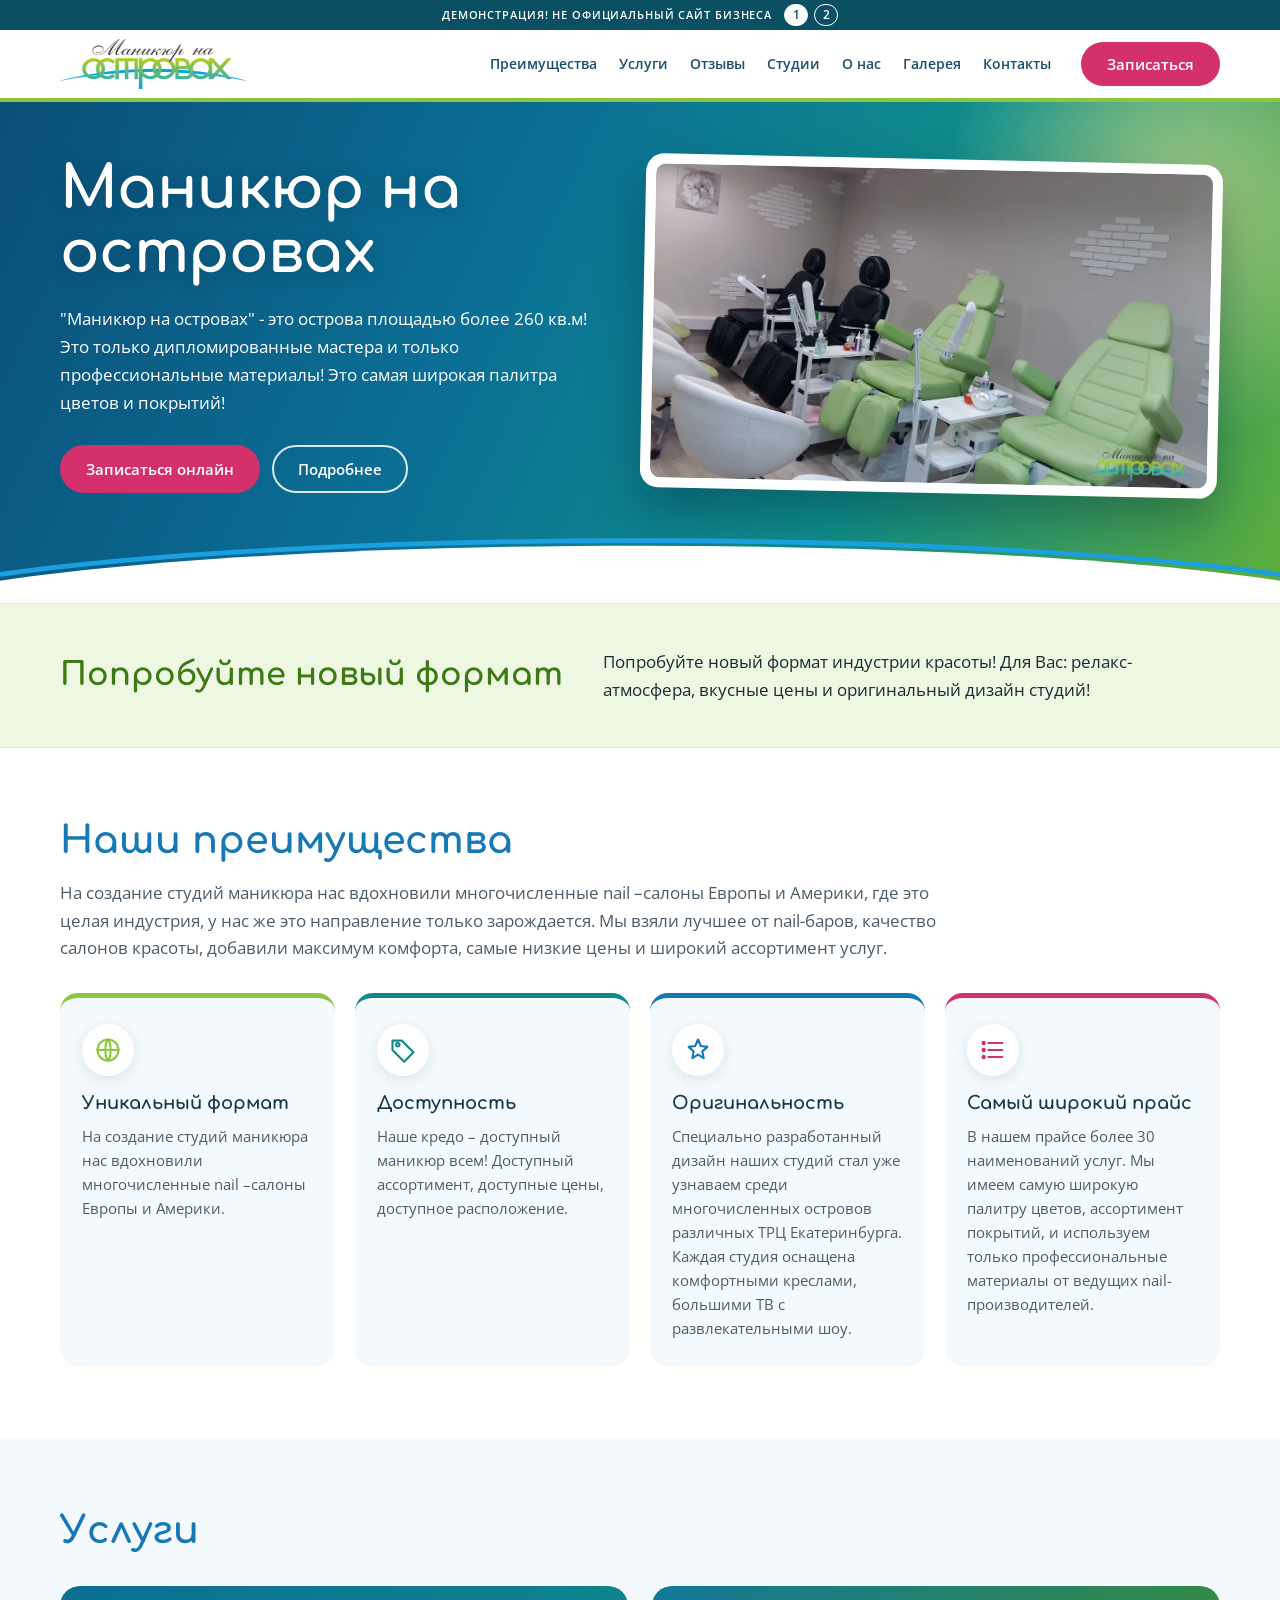
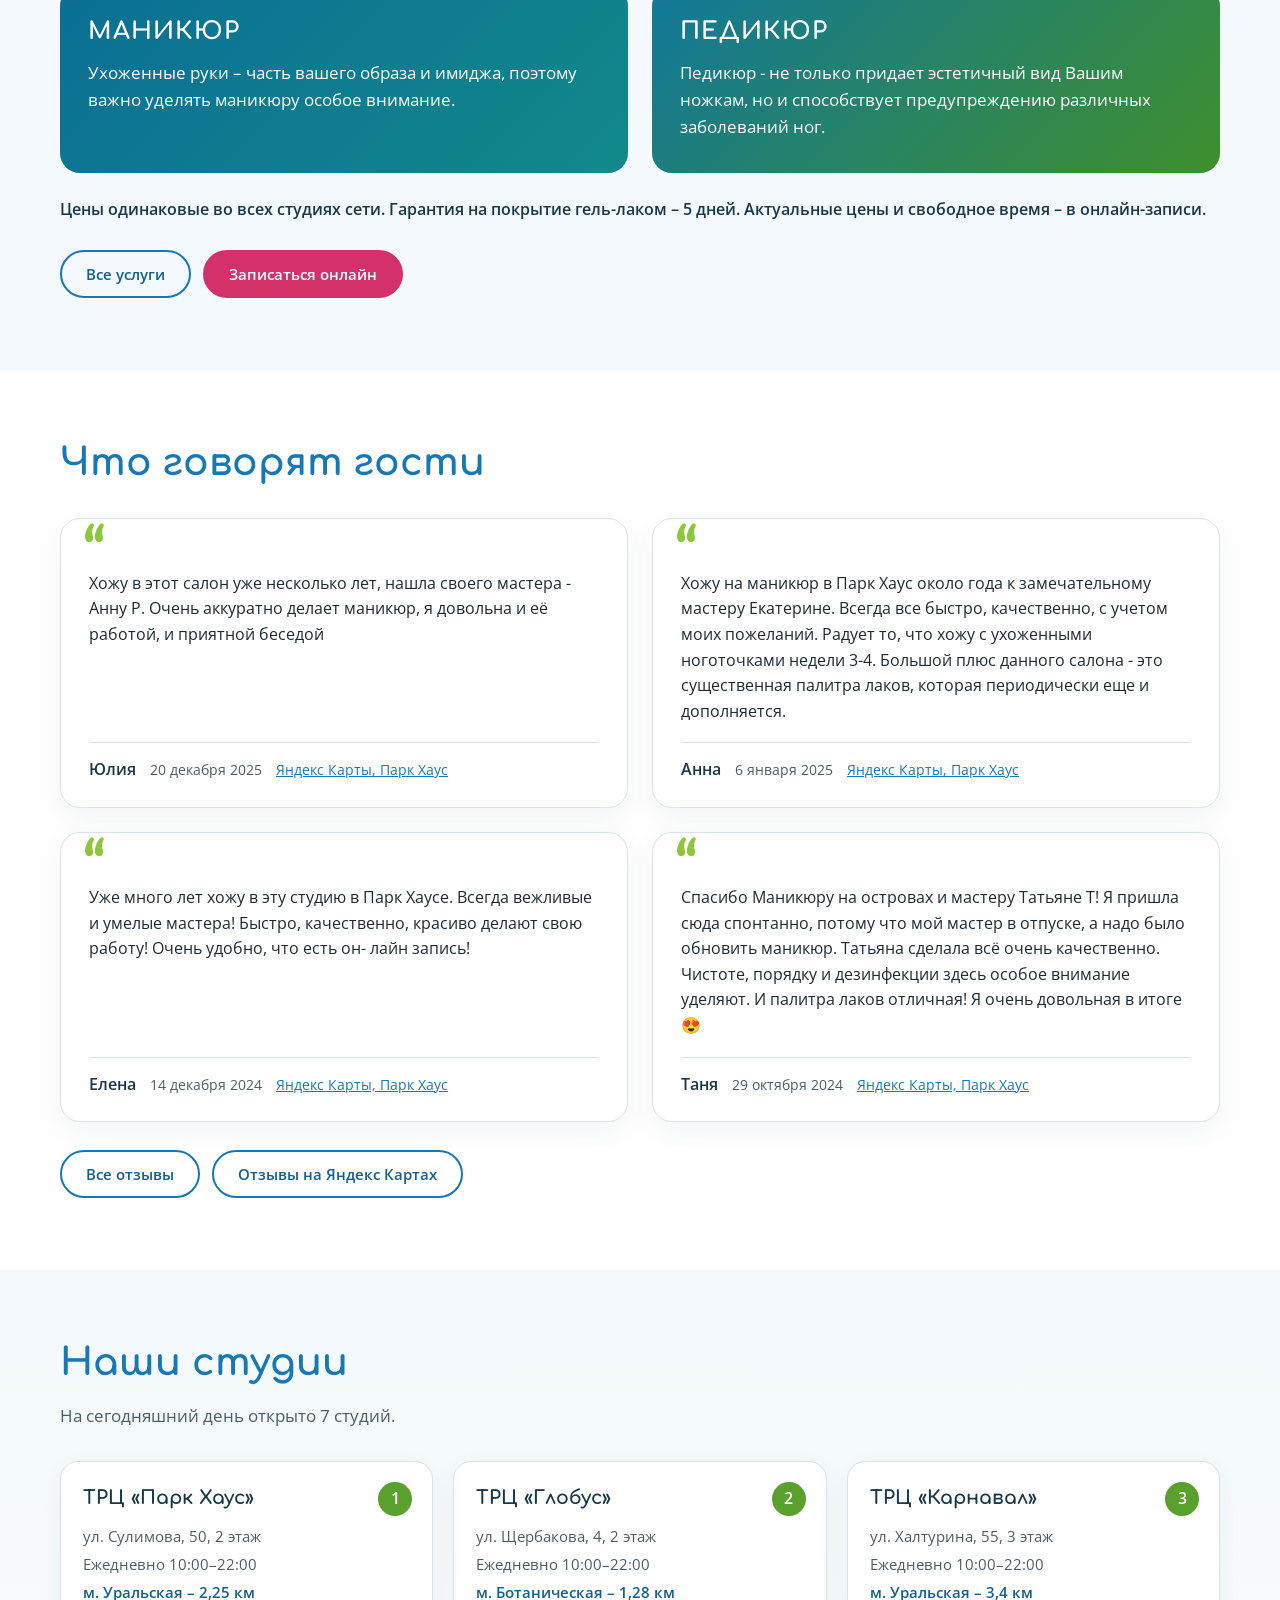
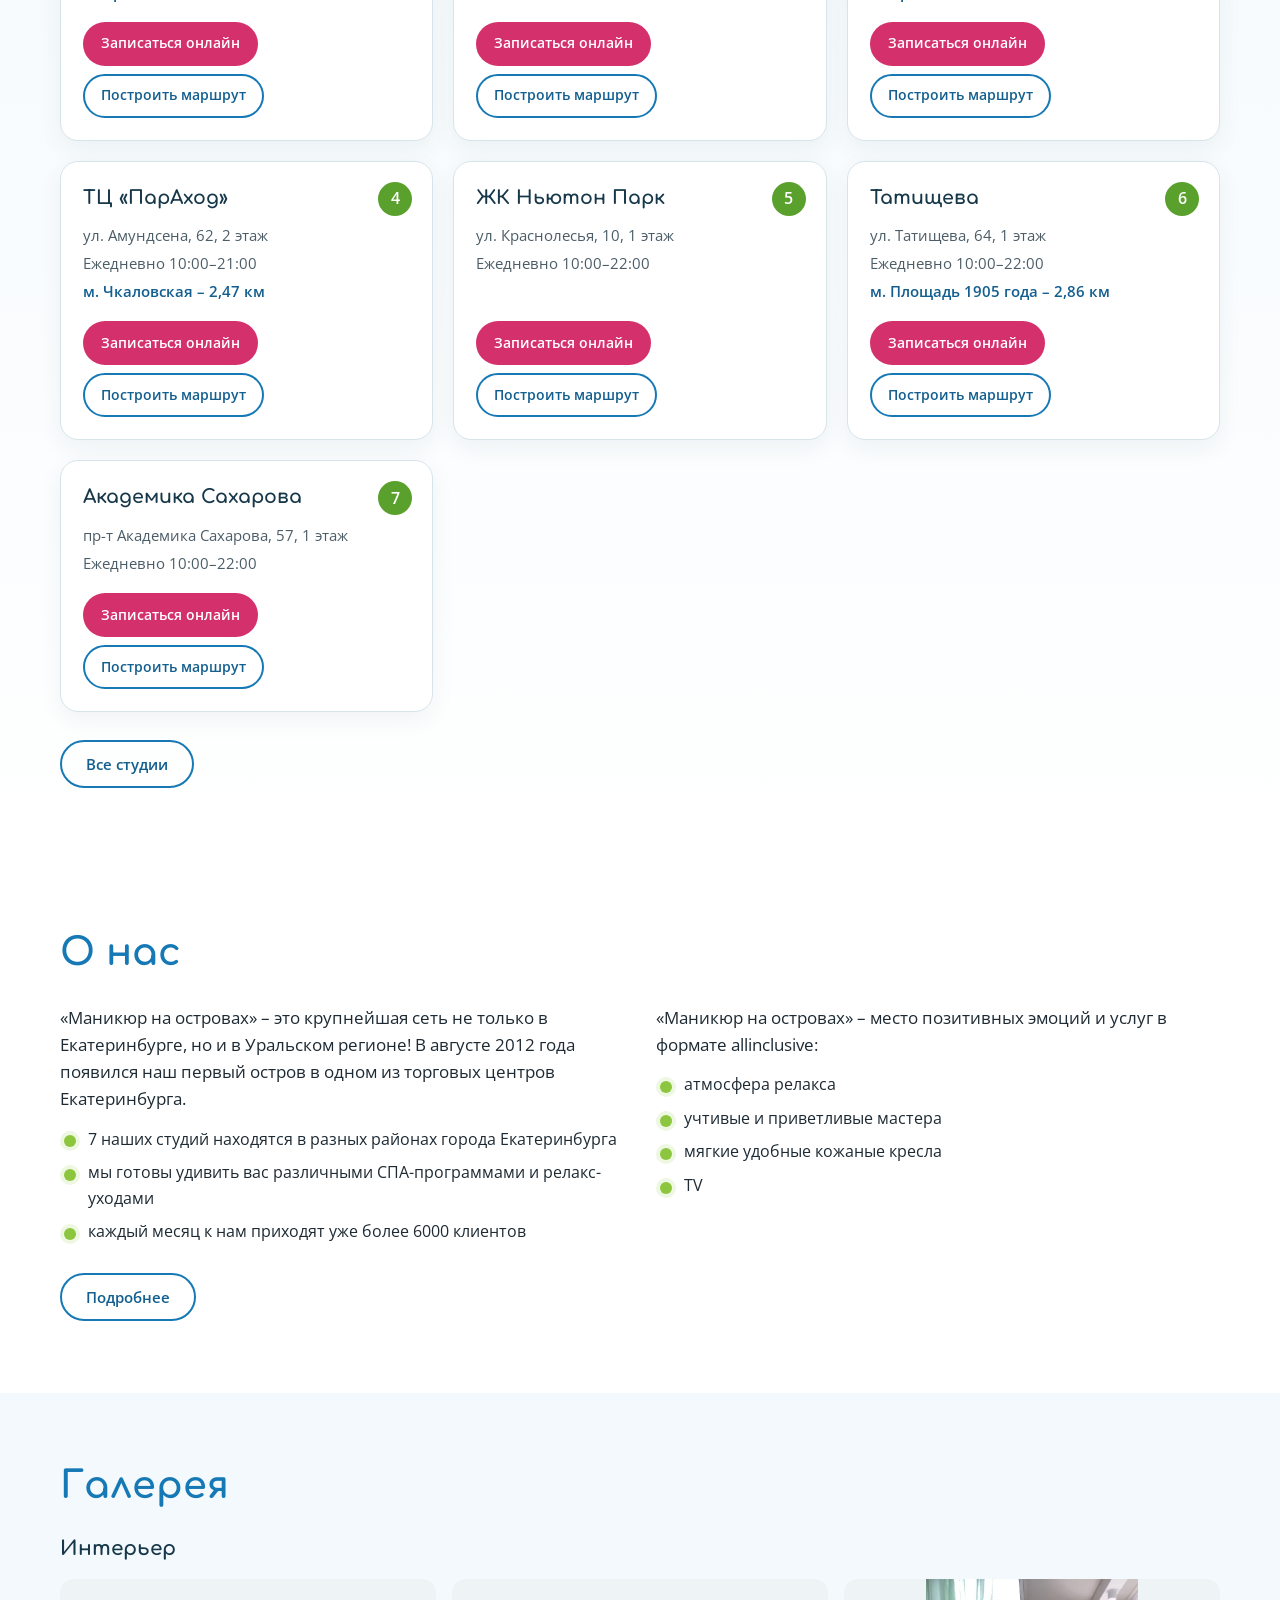
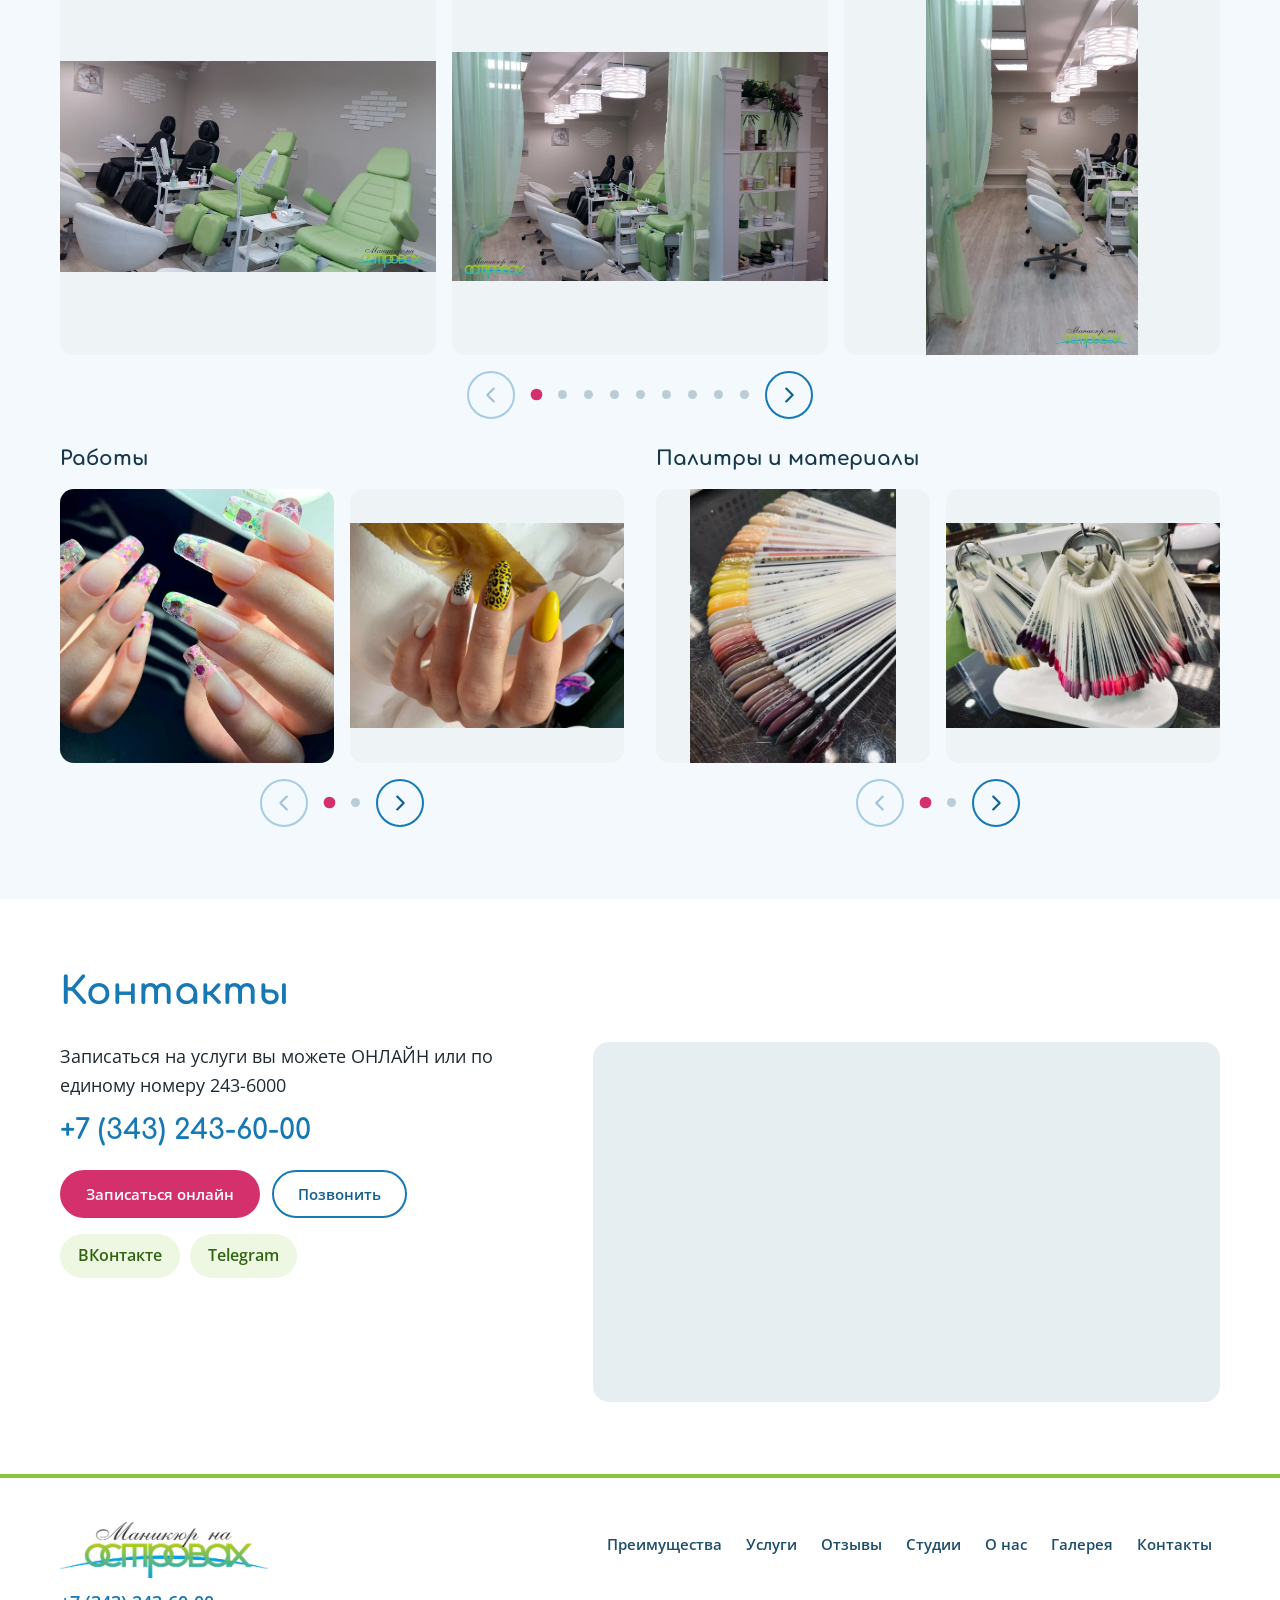
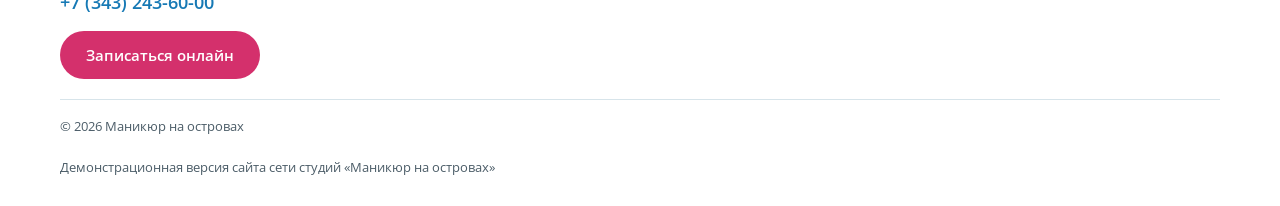
==== commit 17522b55: "Demo site" ====
--- a/index.html
+++ b/index.html
@@ -21,7 +21,7 @@
   <header class="hd">
     <a class="hd__logo" href="./"><img src="logos/logo.png" width="480" height="129" alt="Маникюр на островах"></a>
     <nav class="hd__nav" aria-label="Разделы"><ul><li><a href="#preimushchestva">Преимущества</a></li><li><a href="#uslugi">Услуги</a></li><li><a href="#otzyvy">Отзывы</a></li><li><a href="#studii">Студии</a></li><li><a href="#o-nas">О нас</a></li><li><a href="#galereya">Галерея</a></li><li><a href="#kontakty">Контакты</a></li></ul></nav>
-    <a class="btn btn--pink hd__book" href="https://b11014.yclients.ru/" target="_blank" rel="noopener" data-book>Записаться</a>
+    <a class="btn btn--pink hd__book" href="https://yandex.ru/maps/org/manikyur_na_ostrovakh/81677943610/" target="_blank" rel="noopener">Записаться</a>
     <button class="menu-btn" type="button" aria-expanded="false" aria-controls="menu" aria-label="Открыть меню"><span></span><span></span><span></span></button>
   </header>
   <nav class="menu" id="menu" aria-label="Меню" hidden><ul><li><a href="#preimushchestva">Преимущества</a></li><li><a href="#uslugi">Услуги</a></li><li><a href="#otzyvy">Отзывы</a></li><li><a href="#studii">Студии</a></li><li><a href="#o-nas">О нас</a></li><li><a href="#galereya">Галерея</a></li><li><a href="#kontakty">Контакты</a></li></ul></nav>
@@ -34,7 +34,7 @@
     <div class="hero__txt">
       <h1 id="h1">Маникюр на островах</h1>
       <p class="hero__lead">&quot;Маникюр на островах&quot; - это острова площадью более 260 кв.м! Это только дипломированные мастера и только профессиональные материалы! Это самая широкая палитра цветов и покрытий!</p>
-      <div class="acts"><a class="btn btn--pink" href="https://b11014.yclients.ru/" target="_blank" rel="noopener" data-book>Записаться онлайн</a><a class="btn btn--ghost" href="#uslugi">Подробнее</a></div>
+      <div class="acts"><a class="btn btn--pink" href="https://yandex.ru/maps/org/manikyur_na_ostrovakh/81677943610/" target="_blank" rel="noopener">Записаться онлайн</a><a class="btn btn--ghost" href="#uslugi">Подробнее</a></div>
     </div>
     <figure class="hero__pic"><img src="img/i01.webp" width="1200" height="675" alt="Педикюрный зал: ряд педикюрных кресел, чёрные и салатовые, с лампами и тележками мастеров"></figure>
   </div>
@@ -53,7 +53,7 @@
   <h2 id="h-svc">Услуги</h2>
   <div class="svc__grid"><article class="svc svc--1"><h3>МАНИКЮР</h3><p>Ухоженные руки – часть вашего образа и имиджа, поэтому важно уделять маникюру особое внимание.</p></article><article class="svc svc--2"><h3>ПЕДИКЮР</h3><p>Педикюр - не только придает эстетичный вид Вашим ножкам, но и способствует предупреждению различных заболеваний ног.</p></article></div>
   <p class="services__after">Цены одинаковые во всех студиях сети. Гарантия на покрытие гель-лаком – 5 дней. Актуальные цены и свободное время – в онлайн-записи.</p>
-  <div class="acts"><a class="btn btn--line" href="https://ostrovamanikur.ru/service">Все услуги</a><a class="btn btn--pink" href="https://b11014.yclients.ru/" target="_blank" rel="noopener" data-book>Записаться онлайн</a></div>
+  <div class="acts"><a class="btn btn--line" href="https://ostrovamanikur.ru/service">Все услуги</a><a class="btn btn--pink" href="https://yandex.ru/maps/org/manikyur_na_ostrovakh/81677943610/" target="_blank" rel="noopener">Записаться онлайн</a></div>
 </div></section>
 
 <section class="sec reviews" id="otzyvy" aria-labelledby="h-rev"><div class="wrap">
@@ -65,7 +65,7 @@
 <section class="sec studios" id="studii" aria-labelledby="h-st"><div class="wrap">
   <h2 id="h-st">Наши студии</h2>
   <p class="intro">На сегодняшний день открыто 7 студий.</p>
-  <ul class="studios__list"><li class="studio"><span class="studio__n" aria-hidden="true">1</span><h3>ТРЦ «Парк Хаус»</h3><ul class="studio__facts"><li>ул. Сулимова, 50, 2 этаж</li><li>Ежедневно 10:00–22:00</li><li class="studio__metro">м. Уральская – 2,25 км</li></ul><div class="studio__acts"><a class="btn btn--pink btn--sm" href="https://b11014.yclients.ru/" target="_blank" rel="noopener" data-book>Записаться онлайн</a><a class="btn btn--line btn--sm" href="https://yandex.ru/maps/?rtext=~56.86305%2C60.630589&rtt=auto" target="_blank" rel="noopener">Построить маршрут</a></div></li><li class="studio"><span class="studio__n" aria-hidden="true">2</span><h3>ТРЦ «Глобус»</h3><ul class="studio__facts"><li>ул. Щербакова, 4, 2 этаж</li><li>Ежедневно 10:00–22:00</li><li class="studio__metro">м. Ботаническая – 1,28 км</li></ul><div class="studio__acts"><a class="btn btn--pink btn--sm" href="https://b11014.yclients.ru/" target="_blank" rel="noopener" data-book>Записаться онлайн</a><a class="btn btn--line btn--sm" href="https://yandex.ru/maps/?rtext=~56.788812%2C60.648731&rtt=auto" target="_blank" rel="noopener">Построить маршрут</a></div></li><li class="studio"><span class="studio__n" aria-hidden="true">3</span><h3>ТРЦ «Карнавал»</h3><ul class="studio__facts"><li>ул. Халтурина, 55, 3 этаж</li><li>Ежедневно 10:00–22:00</li><li class="studio__metro">м. Уральская – 3,4 км</li></ul><div class="studio__acts"><a class="btn btn--pink btn--sm" href="https://b11014.yclients.ru/" target="_blank" rel="noopener" data-book>Записаться онлайн</a><a class="btn btn--line btn--sm" href="https://yandex.ru/maps/?rtext=~56.853346%2C60.550406&rtt=auto" target="_blank" rel="noopener">Построить маршрут</a></div></li><li class="studio"><span class="studio__n" aria-hidden="true">4</span><h3>ТЦ «ПарАход»</h3><ul class="studio__facts"><li>ул. Амундсена, 62, 2 этаж</li><li>Ежедневно 10:00–21:00</li><li class="studio__metro">м. Чкаловская – 2,47 км</li></ul><div class="studio__acts"><a class="btn btn--pink btn--sm" href="https://b11014.yclients.ru/" target="_blank" rel="noopener" data-book>Записаться онлайн</a><a class="btn btn--line btn--sm" href="https://yandex.ru/maps/?rtext=~56.796874%2C60.579021&rtt=auto" target="_blank" rel="noopener">Построить маршрут</a></div></li><li class="studio"><span class="studio__n" aria-hidden="true">5</span><h3>ЖК Ньютон Парк</h3><ul class="studio__facts"><li>ул. Краснолесья, 10, 1 этаж</li><li>Ежедневно 10:00–22:00</li></ul><div class="studio__acts"><a class="btn btn--pink btn--sm" href="https://b11014.yclients.ru/" target="_blank" rel="noopener" data-book>Записаться онлайн</a><a class="btn btn--line btn--sm" href="https://yandex.ru/maps/?rtext=~56.778398%2C60.548983&rtt=auto" target="_blank" rel="noopener">Построить маршрут</a></div></li><li class="studio"><span class="studio__n" aria-hidden="true">6</span><h3>Татищева</h3><ul class="studio__facts"><li>ул. Татищева, 64, 1 этаж</li><li>Ежедневно 10:00–22:00</li><li class="studio__metro">м. Площадь 1905 года – 2,86 км</li></ul><div class="studio__acts"><a class="btn btn--pink btn--sm" href="https://b11014.yclients.ru/" target="_blank" rel="noopener" data-book>Записаться онлайн</a><a class="btn btn--line btn--sm" href="https://yandex.ru/maps/?rtext=~56.836131%2C60.555328&rtt=auto" target="_blank" rel="noopener">Построить маршрут</a></div></li><li class="studio"><span class="studio__n" aria-hidden="true">7</span><h3>Академика Сахарова</h3><ul class="studio__facts"><li>пр-т Академика Сахарова, 57, 1 этаж</li><li>Ежедневно 10:00–22:00</li></ul><div class="studio__acts"><a class="btn btn--pink btn--sm" href="https://b11014.yclients.ru/" target="_blank" rel="noopener" data-book>Записаться онлайн</a><a class="btn btn--line btn--sm" href="https://yandex.ru/maps/?rtext=~56.786606%2C60.512614&rtt=auto" target="_blank" rel="noopener">Построить маршрут</a></div></li></ul>
+  <ul class="studios__list"><li class="studio"><span class="studio__n" aria-hidden="true">1</span><h3>ТРЦ «Парк Хаус»</h3><ul class="studio__facts"><li>ул. Сулимова, 50, 2 этаж</li><li>Ежедневно 10:00–22:00</li><li class="studio__metro">м. Уральская – 2,25 км</li></ul><div class="studio__acts"><a class="btn btn--pink btn--sm" href="https://yandex.ru/maps/org/manikur_na_ostrovakh/1589084948/" target="_blank" rel="noopener">Записаться онлайн</a><a class="btn btn--line btn--sm" href="https://yandex.ru/maps/?rtext=~56.86305%2C60.630589&rtt=auto" target="_blank" rel="noopener">Построить маршрут</a></div></li><li class="studio"><span class="studio__n" aria-hidden="true">2</span><h3>ТРЦ «Глобус»</h3><ul class="studio__facts"><li>ул. Щербакова, 4, 2 этаж</li><li>Ежедневно 10:00–22:00</li><li class="studio__metro">м. Ботаническая – 1,28 км</li></ul><div class="studio__acts"><a class="btn btn--pink btn--sm" href="https://yandex.ru/maps/org/manikyur_na_ostrovakh/109927364092/" target="_blank" rel="noopener">Записаться онлайн</a><a class="btn btn--line btn--sm" href="https://yandex.ru/maps/?rtext=~56.788812%2C60.648731&rtt=auto" target="_blank" rel="noopener">Построить маршрут</a></div></li><li class="studio"><span class="studio__n" aria-hidden="true">3</span><h3>ТРЦ «Карнавал»</h3><ul class="studio__facts"><li>ул. Халтурина, 55, 3 этаж</li><li>Ежедневно 10:00–22:00</li><li class="studio__metro">м. Уральская – 3,4 км</li></ul><div class="studio__acts"><a class="btn btn--pink btn--sm" href="https://yandex.ru/maps/org/manikyur_na_ostrovakh/15016337026/" target="_blank" rel="noopener">Записаться онлайн</a><a class="btn btn--line btn--sm" href="https://yandex.ru/maps/?rtext=~56.853346%2C60.550406&rtt=auto" target="_blank" rel="noopener">Построить маршрут</a></div></li><li class="studio"><span class="studio__n" aria-hidden="true">4</span><h3>ТЦ «ПарАход»</h3><ul class="studio__facts"><li>ул. Амундсена, 62, 2 этаж</li><li>Ежедневно 10:00–21:00</li><li class="studio__metro">м. Чкаловская – 2,47 км</li></ul><div class="studio__acts"><a class="btn btn--pink btn--sm" href="https://yandex.ru/maps/org/manikyur_na_ostrovakh/81677943610/" target="_blank" rel="noopener">Записаться онлайн</a><a class="btn btn--line btn--sm" href="https://yandex.ru/maps/?rtext=~56.796874%2C60.579021&rtt=auto" target="_blank" rel="noopener">Построить маршрут</a></div></li><li class="studio"><span class="studio__n" aria-hidden="true">5</span><h3>ЖК Ньютон Парк</h3><ul class="studio__facts"><li>ул. Краснолесья, 10, 1 этаж</li><li>Ежедневно 10:00–22:00</li></ul><div class="studio__acts"><a class="btn btn--pink btn--sm" href="https://yandex.ru/maps/org/manikyur_na_ostrovakh/106670643487/" target="_blank" rel="noopener">Записаться онлайн</a><a class="btn btn--line btn--sm" href="https://yandex.ru/maps/?rtext=~56.778398%2C60.548983&rtt=auto" target="_blank" rel="noopener">Построить маршрут</a></div></li><li class="studio"><span class="studio__n" aria-hidden="true">6</span><h3>Татищева</h3><ul class="studio__facts"><li>ул. Татищева, 64, 1 этаж</li><li>Ежедневно 10:00–22:00</li><li class="studio__metro">м. Площадь 1905 года – 2,86 км</li></ul><div class="studio__acts"><a class="btn btn--pink btn--sm" href="https://yandex.ru/maps/org/manikyur_na_ostrovakh/191904943247/" target="_blank" rel="noopener">Записаться онлайн</a><a class="btn btn--line btn--sm" href="https://yandex.ru/maps/?rtext=~56.836131%2C60.555328&rtt=auto" target="_blank" rel="noopener">Построить маршрут</a></div></li><li class="studio"><span class="studio__n" aria-hidden="true">7</span><h3>Академика Сахарова</h3><ul class="studio__facts"><li>пр-т Академика Сахарова, 57, 1 этаж</li><li>Ежедневно 10:00–22:00</li></ul><div class="studio__acts"><a class="btn btn--pink btn--sm" href="https://yandex.ru/maps/org/manikyur_na_ostrovakh/160640105200/" target="_blank" rel="noopener">Записаться онлайн</a><a class="btn btn--line btn--sm" href="https://yandex.ru/maps/?rtext=~56.786606%2C60.512614&rtt=auto" target="_blank" rel="noopener">Построить маршрут</a></div></li></ul>
   <div class="acts"><a class="btn btn--line" href="https://ostrovamanikur.ru/master">Все студии</a></div>
 </div></section>
 
@@ -105,7 +105,7 @@
     <div class="contacts__info">
       <p class="contacts__txt">Записаться на услуги вы можете ОНЛАЙН или по единому номеру 243-6000</p>
       <p class="contacts__tel"><a href="tel:+73432436000">+7 (343) 243-60-00</a></p>
-      <div class="acts"><a class="btn btn--pink" href="https://b11014.yclients.ru/" target="_blank" rel="noopener" data-book>Записаться онлайн</a><a class="btn btn--line" href="tel:+73432436000">Позвонить</a></div>
+      <div class="acts"><a class="btn btn--pink" href="https://yandex.ru/maps/org/manikyur_na_ostrovakh/81677943610/" target="_blank" rel="noopener">Записаться онлайн</a><a class="btn btn--line" href="tel:+73432436000">Позвонить</a></div>
       <ul class="chats"><li><a href="https://vk.com/ostrovamanikur" target="_blank" rel="noopener">ВКонтакте</a></li><li><a href="https://t.me/manikur_na_ostrovah" target="_blank" rel="noopener">Telegram</a></li></ul>
     </div>
     <div class="map"><iframe src="https://yandex.ru/map-widget/v1/?ll=60.5800%2C56.8210&amp;z=11&amp;pt=60.630589%2C56.86305%2Cpm2gnm1~60.648731%2C56.788812%2Cpm2gnm2~60.550406%2C56.853346%2Cpm2gnm3~60.579021%2C56.796874%2Cpm2gnm4~60.548983%2C56.778398%2Cpm2gnm5~60.555328%2C56.836131%2Cpm2gnm6~60.512614%2C56.786606%2Cpm2gnm7" title="Студии «Маникюр на островах» на карте" loading="lazy" allowfullscreen></iframe></div>
@@ -114,15 +114,11 @@
 
 </main>
 <footer class="foot"><div class="wrap">
-  <div class="foot__brand"><img src="logos/logo.png" width="480" height="129" alt="Маникюр на островах" loading="lazy"><p><a href="tel:+73432436000">+7 (343) 243-60-00</a></p><a class="btn btn--pink" href="https://b11014.yclients.ru/" target="_blank" rel="noopener" data-book>Записаться онлайн</a></div>
+  <div class="foot__brand"><img src="logos/logo.png" width="480" height="129" alt="Маникюр на островах" loading="lazy"><p><a href="tel:+73432436000">+7 (343) 243-60-00</a></p><a class="btn btn--pink" href="https://yandex.ru/maps/org/manikyur_na_ostrovakh/81677943610/" target="_blank" rel="noopener">Записаться онлайн</a></div>
   <nav class="foot__nav" aria-label="Разделы сайта"><ul><li><a href="#preimushchestva">Преимущества</a></li><li><a href="#uslugi">Услуги</a></li><li><a href="#otzyvy">Отзывы</a></li><li><a href="#studii">Студии</a></li><li><a href="#o-nas">О нас</a></li><li><a href="#galereya">Галерея</a></li><li><a href="#kontakty">Контакты</a></li></ul></nav>
   <p class="foot__copy">© 2026 Маникюр на островах</p>
   <p class="foot__demo">Демонстрационная версия сайта сети студий «Маникюр на островах»</p>
 </div></footer>
-<dialog class="bk" id="bk" aria-label="Записаться онлайн">
-  <div class="bk__bar"><p class="bk__t">Записаться онлайн</p><button class="bk__close" type="button" aria-label="Закрыть">×</button></div>
-  <iframe class="bk__frame" title="Записаться онлайн" data-src="https://b11014.yclients.ru/"></iframe>
-</dialog>
 <script src="js/site.js"></script>
 <script src="js/reel.js"></script>
 </body>
--- a/css/styles.css
+++ b/css/styles.css
@@ -6,7 +6,7 @@
   --btn-line:#1679b5;--btn-line-fg:#135f8f;--btn-line-hover-fg:#fff;--ghost-hover:#0b5f86;
   --shot-bg:#eef4f6;--dot:#b9cdd6;--dot-on:#d4306c;--map-bg:#e6eef1
 }
-/* chrome: strip, header, menu, buttons, reels, booking panel */
+/* chrome: strip, header, menu, buttons, reels, map */
 *,*::before,*::after{box-sizing:border-box}
 html{-webkit-text-size-adjust:100%;scroll-padding-top:calc(var(--top-h,110px) + 8px)}
 body{margin:0;font:400 1rem/1.6 'Open Sans',Arial,sans-serif;color:var(--ink);background:var(--page)}
@@ -79,16 +79,6 @@
 .reel__dot[hidden]{display:none}
 @media (max-width:899px){.reel{--per:2}}
 @media (max-width:599px){.reel{--per:1}.reel__slide{flex-basis:84%}.reel__dot{flex-basis:22px}}
-
-/* booking panel (opens from the left, like the old site widget) */
-.bk{margin:0;inset:0 auto 0 0;width:min(460px,100vw);height:100dvh;max-height:none;max-width:none;padding:0;border:0;background:#fff;color:#1d2a33;display:none;flex-direction:column;box-shadow:12px 0 40px rgba(0,0,0,.25)}
-.bk[open]{display:flex;animation:bk-in .3s ease-out}
-.bk::backdrop{background:rgba(5,30,40,.55)}
-.bk__bar{display:flex;align-items:center;justify-content:space-between;gap:12px;padding:8px 8px 8px 20px;border-bottom:1px solid #e3ebef}
-.bk__t{font:600 1rem/1.2 'Open Sans',Arial,sans-serif}
-.bk__close{width:48px;height:48px;border:0;border-radius:50%;background:#eef4f6;font-size:1.75rem;line-height:1;cursor:pointer;color:#1d2a33}
-.bk__frame{flex:1;width:100%;border:0}
-@keyframes bk-in{from{transform:translateX(-100%)}to{transform:none}}
 
 .map{border-radius:16px;overflow:hidden;min-height:360px;background:var(--map-bg)}
 .map iframe{display:block;width:100%;height:100%;min-height:360px;border:0}
